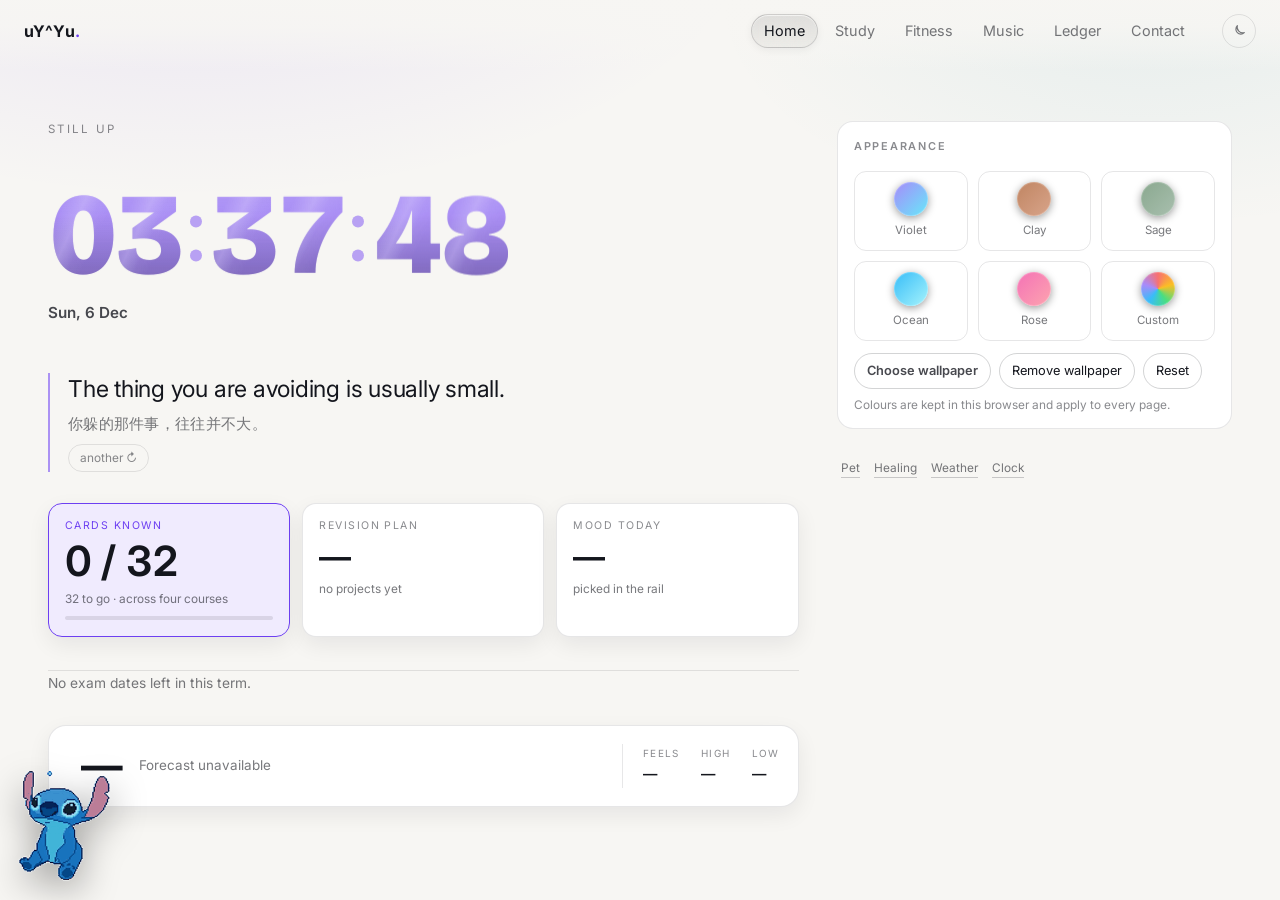
==== _nh.html @ 4c3a4c16 "Home: the mood block lives on the healing page" ====
<!DOCTYPE html>
<html lang="en">
<head>
<meta charset="utf-8">
<meta name="viewport" content="width=device-width, initial-scale=1">
<title>uY^Yu.</title>
<meta name="description" content="One desk: music, revision cards, a clock, live weather and a shared ledger.">
<link rel="icon" href="Images/favicon-32.png?v=132" sizes="32x32" type="image/png">
<link rel="apple-touch-icon" href="Images/icon-180.png?v=132">
<meta name="theme-color" content="#0b0b10">
<link rel="preconnect" href="https://fonts.googleapis.com">
<link rel="preconnect" href="https://fonts.gstatic.com" crossorigin>
<link href="https://fonts.googleapis.com/css2?family=Inter:wght@400;500;600;700&family=Bricolage+Grotesque:wght@700;800&display=swap" rel="stylesheet">
<link rel="stylesheet" href="style.css?v=147">
<script>try{localStorage.setItem('deskMode','light');}catch(e){}</script>
<!-- clock ink: kept here as well, so a cached style.css cannot leave the
     seconds a different colour from the hours -->
<style>.anchor__sec { color: inherit !important; }</style>
<script src="theme.js?v=132"></script>
</head>
<body>

<nav class="nav">
  <a class="nav__brand" href="index.html" aria-label="uY^Yu — home">uY^Yu<span>.</span></a>
  <div class="nav__links">
    <a href="index.html" aria-current="page">Home</a>
    <a href="study.html">Study</a>
    <a href="fitness.html">Fitness</a>
    <a href="music.html">Music</a>
    <a href="ledger.html">Ledger</a>
    <a href="contact.html">Contact</a>
  </div>
</nav>

<main class="shell desk">
  <section class="desk__main">
    <p class="desk__greet" id="greeting">Good afternoon</p>

    <a class="anchor anchor--link" href="clock.html" aria-label="Open the clock">
      <p class="anchor__value">
        <span id="hourTiles"></span><span class="ct__sep" aria-hidden="true"><i></i><i></i></span><span id="minTiles"></span><span class="ct__sep" aria-hidden="true"><i></i><i></i></span><span class="anchor__sec" id="secTiles"></span>
      </p>
      <p class="anchor__meta">
        <b id="stripDate">—</b>
        <span class="anchor__go" aria-hidden="true">clock →</span>
      </p>
    </a>

    <figure class="affirm">
      <blockquote class="affirm__line" id="affirmLine">—</blockquote>
      <figcaption class="affirm__cn" id="affirmCn">今日肯定语</figcaption>
      <button class="affirm__next" id="affirmNext" type="button">another ↻</button>
    </figure>

    <div class="metrics">
      <a class="metric metric--primary" href="study.html">
        <span class="metric__label">Cards known</span>
        <span class="metric__value" id="metricCards">—</span>
        <span class="metric__meta" id="metricCardsNote">across four courses</span>
        <span class="metric__track"><i id="metricCardsBar" style="width:0%"></i></span>
      </a>
      <a class="metric" href="study.html">
        <span class="metric__label">Revision plan</span>
        <span class="metric__value" id="metricPlan">—</span>
        <span class="metric__note" id="metricPlanNote">no projects yet</span>
      </a>
      <a class="metric" href="study.html">
        <span class="metric__label">Mood today</span>
        <span class="metric__value" id="metricMood">—</span>
        <span class="metric__note">picked in the rail</span>
      </a>
    </div>

    <p class="nextup" id="nextExam">—</p>

    <a class="wxcard" href="weather.html" aria-label="Open the weather page">
      <div class="wxcard__top">
        <span class="wxcard__icon" id="wxIcon" aria-hidden="true"></span>
        <span class="wxcard__temp" id="wxTemp">—</span>
      </div>
      <p class="wxcard__line" id="wxCond">Reading the forecast…</p>
      <dl class="wxcard__facts">
        <div><dt>Feels</dt><dd id="wxFeels">—</dd></div>
        <div><dt>High</dt><dd id="wxHigh">—</dd></div>
        <div><dt>Low</dt><dd id="wxLow">—</dd></div>
      </dl>
    </a>
  </section>

  <aside class="desk__rail">




    </div>
    <div class="rail__block">
      <h2>Appearance</h2>
      <div class="swatches" id="swatches"></div>
      <button class="swatch swatch--custom" id="customSwatch" type="button" aria-label="Pick your own colour">
        <span class="swatch__chip swatch__chip--custom" id="customChip" aria-hidden="true"></span>
        <span class="swatch__name">Custom</span>
        <input type="color" id="customColor" value="#a78bfa" aria-label="Your own accent colour">
      </button>
      <div class="row" style="gap:8px; margin-top:12px; flex-wrap:wrap">
        <div class="wpmenu" id="wpMenu">
          <button class="btn btn--primary" id="wpMenuBtn" type="button" aria-expanded="false" aria-haspopup="true" style="padding:7px 12px; font-size:0.8rem">Choose wallpaper</button>
          <div class="wpmenu__panel" id="wpMenuPanel" hidden>
            <button class="wpmenu__item" id="wpFromFile" type="button">
              <b>A picture on this computer</b>
              <span>Upload, then frame the part you want</span>
            </button>
            <button class="wpmenu__item" id="wpFromEngine" type="button">
              <b>From Wallpaper Engine</b>
              <span>Reads the installed library; starts the local service</span>
            </button>
          </div>
        </div>
        <input id="wallpaper" type="file" accept="image/*" hidden>
        <button class="btn btn--ghost" id="themeClearWallpaper" type="button" style="padding:7px 12px; font-size:0.8rem" hidden>Remove wallpaper</button>
        <button class="btn btn--ghost" id="themeReset" type="button" style="padding:7px 12px; font-size:0.8rem">Reset</button>
      </div>

      <div class="wppick" id="wallpaperPick" hidden>
        <span class="wppick__label">From this computer</span>
        <div class="wppick__row" id="wallpaperPickRow"></div>
        <p class="wppick__hint" id="wallpaperPickHint"></p>
      </div>

      <p class="rail__note" id="themeStatus" role="status" aria-live="polite" style="margin-top:8px">
        Colours are kept in this browser and apply to every page.
      </p>
    </div>
    <p class="rail__more">
      <a href="pet.html">Pet</a>
      <a href="wallpaper.html" id="railWallpapers">Wallpapers</a>
      <a href="healing.html">Healing</a>
      <a href="weather.html">Weather</a>
      <a href="clock.html">Clock</a>
    </p>

  </aside>
</main>

<div class="crop" id="crop" hidden>
  <div class="crop__sheet" role="dialog" aria-modal="true" aria-label="Choose the part of the picture to use">
    <p class="crop__title">Drag the box over the part you want</p>
    <p class="crop__hint">The box keeps the shape of the window, so what you frame is what the page shows.</p>
    <div class="crop__stage" id="cropStage">
      <img id="cropImg" alt="">
      <div class="crop__sel" id="cropSel">
        <span class="crop__handle" data-h="nw"></span>
        <span class="crop__handle" data-h="ne"></span>
        <span class="crop__handle" data-h="sw"></span>
        <span class="crop__handle" data-h="se"></span>
      </div>
    </div>
    <div class="crop__actions">
      <button class="btn btn--ghost" id="cropCancel" type="button">Cancel</button>
      <button class="btn btn--primary" id="cropApply" type="button">Use this area</button>
    </div>
  </div>
</div>

<script src="counter.js?v=132"></script>
<script src="nav.js?v=144"></script>
<script>
  (function () {
    var hour = new Date().getHours();
    var greeting = hour < 5 ? 'Still up' : hour < 12 ? 'Good morning' : hour < 18 ? 'Good afternoon' : 'Good evening';
    document.getElementById('greeting').textContent = greeting;

    /* ---------- the anchor: the clock ---------- */
    var hourHost = document.getElementById('hourTiles');
    var minHost = document.getElementById('minTiles');
    var hours = (window.Counter && hourHost) ? window.Counter.mount(hourHost, { digits: 2 }) : null;
    var minutes = (window.Counter && minHost) ? window.Counter.mount(minHost, { digits: 2 }) : null;
    var secHost = document.getElementById('secTiles');
    var seconds = (window.Counter && secHost) ? window.Counter.mount(secHost, { digits: 2 }) : null;

    var dateEl = document.getElementById('stripDate');
    function tick() {
      var now = new Date();
      dateEl.textContent = now.toLocaleDateString('en-GB', { weekday: 'short', day: 'numeric', month: 'short' });
      var hh = String(now.getHours()).padStart(2, '0');
      var mm = String(now.getMinutes()).padStart(2, '0');
      var ss = String(now.getSeconds()).padStart(2, '0');
      if (hours && minutes && seconds) { hours.set(hh); minutes.set(mm); seconds.set(ss); }
      else if (hourHost && minHost) {
        hourHost.textContent = hh; minHost.textContent = mm;
        if (secHost) secHost.textContent = ss;
      }
    }
    tick();
    setInterval(tick, 1000);

/* ---------- the clock wears the wallpaper ----------
       Six columns, three colours taken from the picture, and stops in between:
       the gradient runs from the first stop to the last across the whole time. */
    function paintClock() {
      var value = document.querySelector('.anchor__value');
      if (!value) return;

      var styles = getComputedStyle(document.documentElement);
      var a = (styles.getPropertyValue('--wp-a') || '').trim();
      var b = (styles.getPropertyValue('--wp-b') || '').trim();
      var c = (styles.getPropertyValue('--wp-c') || '').trim();

      var colours = value.querySelectorAll('.ct__col');
      if (!colours.length) return;

      function mix(x, y, t) {
        return 'color-mix(in srgb, ' + x + ' ' + Math.round((1 - t) * 100) + '%, ' + y + ')';
      }

      var stops;
      if (a && b && c) {
        stops = [a, mix(a, b, 0.5), b, mix(b, c, 0.5), c, mix(c, a, 0.5)];
      } else {
        stops = [null, null, null, null, null, null];
      }

      Array.prototype.forEach.call(colours, function (column, index) {
        if (stops[index]) column.style.setProperty('--digit', stops[index]);
        else column.style.removeProperty('--digit');
      });

      /* the pane shows the part of the picture that is actually behind it:
         each lane gets the wallpaper's cover placement written out in pixels,
         offset by where the lane sits on screen */
    }

/* ---------- the fitness block ----------
       The same planner that builds the full page also lives here, quietly: a
       few of its numbers, and a way in. */
    function paintFitnessBlock() {
      var body = document.getElementById('fitMiniBody');
      var empty = document.getElementById('fitMiniEmpty');
      if (!body) return;

      var profile = null;
      try { profile = JSON.parse(localStorage.getItem('deskFitnessProfile')); } catch (e) { profile = null; }

      if (!profile || !profile.weight || !window.DeskFitness) return;

      var plan = window.DeskFitness.build(profile);
      empty.hidden = true;

      var rows = [
        ['Eat about', plan.target + ' kcal'],
        ['Protein', plan.protein + ' g'],
        ['Steps', String(plan.steps)],
        ['Training', plan.days + ' days a week']
      ];

      var list = document.createElement('dl');
      list.className = 'fitmini__list';
      rows.forEach(function (row) {
        var dt = document.createElement('dt');
        dt.textContent = row[0];
        var dd = document.createElement('dd');
        dd.textContent = row[1];
        list.append(dt, dd);
      });
      body.appendChild(list);


    }

    /* the planner is a script further down the page, so wait for it */
    if (document.readyState === 'loading') document.addEventListener('DOMContentLoaded', paintFitnessBlock);
    else paintFitnessBlock();
    window.addEventListener('deskfitness:update', paintFitnessBlock);

/* ---------- a block that is one door ----------
       Clicking the card opens the page; clicking a face, a tab or a button in it
       still does exactly what that control does. */
    (function () {
      var blocks = document.querySelectorAll('.rail__block--go[data-href]');
      Array.prototype.forEach.call(blocks, function (block) {
        block.addEventListener('click', function (event) {
          if (event.target.closest('a, button, input, select, textarea, label')) return;
          var selection = window.getSelection();
          if (selection && String(selection).length) return;
          window.location.href = block.dataset.href;
        });
        block.addEventListener('keydown', function (event) {
          if (event.key !== 'Enter' || event.target !== block) return;
          window.location.href = block.dataset.href;
        });
      });
    })();

    /* ---------- the affirmation of the day ---------- */
    var AFFIRMATIONS = [
      { en: 'Slow is smooth, and smooth is fast.', cn: '慢就是稳，稳就是快。' },
      { en: 'You do not have to feel ready to begin.', cn: '不必准备好了才开始。' },
      { en: 'One page is still a page done.', cn: '一页，也是一页。' },
      { en: 'The thing you are avoiding is usually small.', cn: '你躲的那件事，往往并不大。' },
      { en: 'Ask earlier than feels polite.', cn: '去问，比你以为的时机早一点。' },
      { en: 'Rest is part of the work, not a reward for it.', cn: '休息不是奖励，是工作的一部分。' },
      { en: 'Say the true thing once, plainly.', cn: '把真话说一遍，说清楚就好。' },
      { en: 'Finish something small today.', cn: '今天做完一件小事。' },
      { en: 'You are allowed to change your mind with evidence.', cn: '有证据时，你可以改变主意。' },
      { en: 'Being new at this is not the same as being bad at it.', cn: '刚学，不等于学不好。' },
      { en: 'A deadline is a shape, not a verdict.', cn: '截止日期是形状，不是判决。' },
      { en: 'Write it badly first.', cn: '先写烂，再写好。' },
      { en: 'Do the next honest thing.', cn: '做下一件老实的事。' },
      { en: 'A little every day beats a lot someday.', cn: '每天一点，胜过某天很多。' },
      { en: 'You can be tired and still be kind.', cn: '累了也可以好好说话。' },
      { en: 'Nothing here has to be perfect to be useful.', cn: '有用，不必完美。' },
      { en: 'Close the tab you are not reading.', cn: '关掉那个你不看的标签页。' },
      { en: 'Begin again from where you are.', cn: '从你现在的位置，再来一次。' }
    ];

    /* a new line each time the desk is opened, never the same one twice in a
       row — a quote of the day repeats every fortnight, which stops reading */
    var lastShown = -1;
    try { lastShown = Number(localStorage.getItem('deskAffirmLast')); } catch (e) { lastShown = -1; }

    var affirmIndex = Math.floor(Math.random() * AFFIRMATIONS.length);
    if (AFFIRMATIONS.length > 1 && affirmIndex === lastShown) {
      affirmIndex = (affirmIndex + 1 + Math.floor(Math.random() * (AFFIRMATIONS.length - 1))) % AFFIRMATIONS.length;
    }
    try { localStorage.setItem('deskAffirmLast', String(affirmIndex)); } catch (e) {}
    var affirmLine = document.getElementById('affirmLine');
    var affirmCn = document.getElementById('affirmCn');
    var affirmNext = document.getElementById('affirmNext');

    function showAffirm(index) {
      var item = AFFIRMATIONS[(index + AFFIRMATIONS.length) % AFFIRMATIONS.length];
      affirmLine.textContent = item.en;
      affirmCn.textContent = item.cn;
    }
    showAffirm(affirmIndex);
    if (affirmNext) {
      affirmNext.addEventListener('click', function () {
        affirmIndex += 1;
        showAffirm(affirmIndex);
      });
    }

    /* ---------- the supporting figures ---------- */
    function num(value, digits) {
      return Number(value).toLocaleString('en-US', {
        minimumFractionDigits: digits || 0, maximumFractionDigits: digits || 0
      });
    }

    try {
      var projects = JSON.parse(localStorage.getItem('deskProjects')) || [];
      var sessions = 0, done = 0;
      projects.forEach(function (project) {
        (project.plan || []).forEach(function (row) {
          sessions += 1;
          if (row.done) done += 1;
        });
      });
      document.getElementById('metricPlan').textContent = projects.length
        ? done + ' / ' + sessions
        : '—';
      document.getElementById('metricPlanNote').textContent = projects.length
        ? (projects.length === 1 ? '1 project' : projects.length + ' projects') + ' · sessions done'
        : 'no projects yet';
    } catch (e) {
      document.getElementById('metricPlan').textContent = '—';
    }

    try {
      var progress = JSON.parse(localStorage.getItem('deskStudyProgress')) || {};
      var known = 0;
      Object.keys(progress).forEach(function (id) { if (progress[id] === 'known') known += 1; });
      document.getElementById('metricCards').textContent = known + ' / 32';
      document.getElementById('metricCardsBar').style.width = (known / 32 * 100).toFixed(1) + '%';
      document.getElementById('metricCardsNote').textContent =
        (32 - known) + ' to go · across four courses';
    } catch (e) {
      document.getElementById('metricCards').textContent = '0 / 32';
    }

    try {
      var moods = JSON.parse(localStorage.getItem('deskMood')) || {};
      var d = new Date();
      var key = d.getFullYear() + '-' + String(d.getMonth() + 1).padStart(2, '0') + '-' +
        String(d.getDate()).padStart(2, '0');
      var WORDS = { 1: 'rough', 2: 'low', 3: 'okay', 4: 'good', 5: 'great' };
      var value = moods[key];
      document.getElementById('metricMood').textContent = value ? WORDS[value] : '—';
    } catch (e) {
      document.getElementById('metricMood').textContent = '—';
    }

    /* ---------- what is coming ---------- */
    var EXAMS = [
      { name: 'Web Technologies', date: '2026-11-20', href: 'study.html' },
      { name: 'Programming III', date: '2026-11-23', href: 'study.html' },
      { name: 'Statistics', date: '2026-11-24', href: 'study.html' },
      { name: 'Data Analytics & ML', date: '2026-11-25', href: 'study.html' }
    ];

    (function () {
      var target = document.getElementById('nextExam');
      if (!target) return;

      var today = new Date();
      today.setHours(0, 0, 0, 0);
      var upcoming = EXAMS.map(function (exam) {
        var date = new Date(exam.date + 'T00:00:00');
        return { name: exam.name, days: Math.round((date - today) / 86400000) };
      }).filter(function (exam) { return exam.days >= 0; })
        .sort(function (a, b) { return a.days - b.days; });

      if (!upcoming.length) {
        target.textContent = 'No exam dates left in this term.';
        return;
      }
      var next = upcoming[0];
      target.textContent = 'Next exam · ' + next.name + ' · ' +
        (next.days === 0 ? 'today' : next.days === 1 ? 'tomorrow' : 'in ' + next.days + ' days');
    })();

    /* ---------- weather ---------- */
    var tempEl = null;   /* the strip below carries the weather now */
    var wx = {
      temp: document.getElementById('wxTemp'),
      cond: document.getElementById('wxCond'),
      feels: document.getElementById('wxFeels'),
      high: document.getElementById('wxHigh'),
      low: document.getElementById('wxLow'),
      icon: document.getElementById('wxIcon')
    };

    var CONDITIONS = [
      [0, 'clear'], [2, 'mostly clear'], [3, 'overcast'], [48, 'fog'], [57, 'drizzle'],
      [67, 'rain'], [77, 'snow'], [82, 'showers'], [86, 'snow showers'], [99, 'storm']
    ];
    function condition(code) {
      for (var i = 0; i < CONDITIONS.length; i++) {
        if (code <= CONDITIONS[i][0]) return CONDITIONS[i][1];
      }
      return '';
    }

    /* one small glyph per group, drawn here so it takes the theme's colour */
    /* a clear sky at 23:00 is not a sun: the icon follows the local sunrise and
       sunset that the forecast hands back */
    var night = false;

    function weatherIcon(code) {
      var sun = '<circle cx="12" cy="12" r="4.2" fill="none" stroke="currentColor" stroke-width="1.6"/>' +
        '<g stroke="currentColor" stroke-width="1.6" stroke-linecap="round">' +
        '<path d="M12 3.2v2.2M12 18.6v2.2M3.2 12h2.2M18.6 12h2.2M5.8 5.8l1.6 1.6M16.6 16.6l1.6 1.6M18.2 5.8l-1.6 1.6M7.4 16.6l-1.6 1.6"/></g>';
      var cloud = '<path d="M7.2 17.5h9.3a3.6 3.6 0 0 0 .3-7.2 5 5 0 0 0-9.6-.9 3.9 3.9 0 0 0 0 8.1z" ' +
        'fill="none" stroke="currentColor" stroke-width="1.6" stroke-linejoin="round"/>';
      var rain = cloud + '<g stroke="currentColor" stroke-width="1.6" stroke-linecap="round">' +
        '<path d="M9 19.4l-.7 2M12.4 19.4l-.7 2M15.8 19.4l-.7 2"/></g>';
      var snow = cloud + '<g stroke="currentColor" stroke-width="1.4" stroke-linecap="round">' +
        '<path d="M9 19.6v2.2M7.9 20.7h2.2M12.6 19.6v2.2M11.5 20.7h2.2"/></g>';
      var storm = cloud + '<path d="M12.6 18.6l-2 3h2.6l-1.4 2.4" fill="none" stroke="currentColor" stroke-width="1.6" stroke-linejoin="round"/>';
      var fog = '<g stroke="currentColor" stroke-width="1.6" stroke-linecap="round">' +
        '<path d="M5 9.5h14M4 13h16M6.5 16.5h11"/></g>';

      var moon = '<path d="M15.6 3.4a7.6 7.6 0 1 0 5.2 13.2A8.8 8.8 0 0 1 15.6 3.4z" ' +
        'fill="none" stroke="currentColor" stroke-width="1.6" stroke-linejoin="round"/>';
      var cloudMoon = '<path d="M9.1 3.6a3.9 3.9 0 1 0 4.6 5.4A4.6 4.6 0 0 1 9.1 3.6z" ' +
        'fill="none" stroke="currentColor" stroke-width="1.4" stroke-linejoin="round"/>' +
        '<path d="M7.6 19.6h8.9a3.3 3.3 0 0 0 .3-6.6 4.6 4.6 0 0 0-8.8-.8 3.6 3.6 0 0 0-.4 7.4z" ' +
        'fill="none" stroke="currentColor" stroke-width="1.5" stroke-linejoin="round"/>';

      var svg;
      if (code <= 1) svg = night ? moon : sun;
      else if (code <= 3) svg = night ? cloudMoon : cloud;
      else if (code <= 48) svg = fog;
      else if (code <= 67) svg = rain;
      else if (code <= 77) svg = snow;
      else if (code <= 82) svg = rain;
      else if (code <= 86) svg = snow;
      else svg = storm;

      return '<svg viewBox="0 0 24 24" width="30" height="30" aria-hidden="true">' + svg + '</svg>';
    }

    function isNight(sunrise, sunset) {
      var stamp = Date.now();
      if (sunrise && sunset) {
        var up = Date.parse(sunrise);
        var down = Date.parse(sunset);
        if (!isNaN(up) && !isNaN(down)) return stamp < up || stamp > down;
      }
      var hour = new Date().getHours() + new Date().getMinutes() / 60;
      return hour < 6.2 || hour >= 18.6;
    }

    function loadTemp() {
      fetch('https://api.open-meteo.com/v1/forecast?latitude=19.52&longitude=109.57' +
            '&current=temperature_2m,weather_code,apparent_temperature' +
            '&daily=temperature_2m_max,temperature_2m_min,sunrise,sunset&forecast_days=1' +
            '&timezone=Asia%2FShanghai', { cache: 'no-store' })
        .then(function (response) {
          if (!response.ok) throw new Error('http ' + response.status);
          return response.json();
        })
        .then(function (data) {
          var now = data.current;
          var day = data.daily || {};
          var degrees = Math.round(now.temperature_2m);

          night = isNight(day.sunrise && day.sunrise[0], day.sunset && day.sunset[0]);


          if (wx.temp) wx.temp.textContent = degrees + '°';
          if (wx.cond) wx.cond.textContent = condition(now.weather_code) + ' · Danzhou';
          if (wx.icon) wx.icon.innerHTML = weatherIcon(now.weather_code);
          if (wx.feels) wx.feels.textContent = Math.round(now.apparent_temperature) + '°';
          if (wx.high) wx.high.textContent = Math.round(day.temperature_2m_max[0]) + '°';
          if (wx.low) wx.low.textContent = Math.round(day.temperature_2m_min[0]) + '°';
        })
        .catch(function () {
          if (tempEl && (!tempEl.textContent || tempEl.textContent === '—')) tempEl.textContent = 'weather offline';
          if (wx.cond) wx.cond.textContent = 'Forecast unavailable';
        });
    }
    loadTemp();
    setInterval(loadTemp, 10 * 60 * 1000);

    /* ---------- appearance ---------- */
    if (window.DeskTheme) {
      var swatches = document.getElementById('swatches');
      var status = document.getElementById('themeStatus');
      var input = document.getElementById('wallpaper');

  /* ---------- the library is a local feature ----------
     github.io cannot reach 127.0.0.1, so on the published copy the menu keeps
     only the picture option, the strip stays hidden and the rail drops the row
     that would lead to a page with nothing on it. */
  (function () {
    var localHost = /^(127\.0\.0\.1|localhost|\[::1\])$/.test(location.hostname);
    window.__DESK_LOCAL__ = localHost;
    if (localHost) return;

    var engineItem = document.getElementById('wpFromEngine');
    if (engineItem) engineItem.hidden = true;

    var libraryStrip = document.getElementById('wallpaperPick');
    if (libraryStrip) libraryStrip.hidden = true;

    var rail = document.getElementById('railWallpapers');
    if (rail) rail.hidden = true;
  })();

/* ---------- the wallpaper menu ----------
     One button, two sources: a picture the reader owns, or the Wallpaper Engine
     library on this machine. The library needs the small service, which a web
     page is not allowed to launch by itself, so the page wakes it by trying,
     reports honestly when nothing answers, and keeps trying. */
  (function () {
    var menu = document.getElementById('wpMenu');
    var button = document.getElementById('wpMenuBtn');
    var panel = document.getElementById('wpMenuPanel');
    var fromFile = document.getElementById('wpFromFile');
    var fromEngine = document.getElementById('wpFromEngine');
    var fileInput = document.getElementById('wallpaper');
    var strip = document.getElementById('wallpaperPick');
    var hint = document.getElementById('wallpaperPickHint');
    if (!menu || !button || !panel) return;

    function open() {
      panel.hidden = false;
      button.setAttribute('aria-expanded', 'true');
    }
    function close() {
      panel.hidden = true;
      button.setAttribute('aria-expanded', 'false');
    }

    button.addEventListener('click', function (event) {
      event.stopPropagation();
      if (panel.hidden) open(); else close();
    });
    document.addEventListener('click', function (event) {
      if (!menu.contains(event.target)) close();
    });
    document.addEventListener('keydown', function (event) {
      if (event.key === 'Escape') close();
    });

    if (fromFile) {
      fromFile.addEventListener('click', function () {
        close();
        if (fileInput) fileInput.click();
      });
    }

    if (fromEngine) {
      fromEngine.addEventListener('click', function () {
        close();
        if (strip) strip.hidden = false;

        /* the strip lives at the bottom of the rail: without this the menu just
           closes and nothing appears to have happened */
        if (strip) {
          strip.scrollIntoView({ block: 'center', behavior: 'smooth' });
          strip.classList.add('is-flash');
          setTimeout(function () { strip.classList.remove('is-flash'); }, 1400);
        }

        /* A page may not run a program, but Windows lets a registered address
           do it: deskwallpaper: is wired to the launcher, so this click can
           really start the service. Only tried while the click is still fresh,
           because browsers drop the permission once it is not. */
        if (hint) hint.textContent = 'Checking the local service…';
        function wake() {
          try { window.location.href = 'deskwallpaper:start'; } catch (e) { /* not registered */ }
        }

        /* the address only opens while the click is fresh, so the retry loop
           must not be the thing that tries it: that is this button's job */
        function offerLaunch() {
          if (!hint) return;
          if (strip) strip.scrollIntoView({ block: 'center', behavior: 'smooth' });
          hint.textContent = 'The local service is not running. ';
          var start = document.createElement('button');
          start.type = 'button';
          start.className = 'wppick__launch';
          start.textContent = 'Start it';
          start.addEventListener('click', wake);
          hint.appendChild(start);
          var note = document.createElement('span');
          note.textContent = ' — Windows will ask once whether to open Desk Wallpaper Service.';
          hint.appendChild(note);
        }
        function maybeLaunch() {
          offerLaunch();
        }

        /* the published copy lives on github.io, where /api/version is just a
           404: the library only exists on this machine, so say so at once
           instead of waiting for something that cannot arrive */
        var local = /^(127\.0\.0\.1|localhost|\[::1\])$/.test(location.hostname);

        var tries = 0;
        function probe() {
          tries += 1;
          fetch('/api/version', { cache: 'no-store' })
            .then(function (response) { return response.ok ? response.json() : null; })
            .then(function (info) {
              if (!info || !info.ok) throw new Error('no service');
              if (hint) {
                hint.textContent = 'Service is up (' + info.build + ') — pick a thumbnail below.';
              }
              window.dispatchEvent(new CustomEvent('deskwallpaper:reload'));
              if (strip) strip.scrollIntoView({ block: 'nearest', behavior: 'smooth' });
            })
            .catch(function () {
              if (!local) {
                if (hint) {
                  hint.textContent = 'This is the published copy: the wallpaper library only exists on this machine. ';
                  var local_button = document.createElement('button');
                  local_button.type = 'button';
                  local_button.className = 'wppick__launch';
                  local_button.textContent = 'Start it';
                  local_button.addEventListener('click', wake);
                  hint.appendChild(local_button);
                  var note = document.createElement('span');
                  note.textContent = ' — it starts the service and opens the page it serves (127.0.0.1:8788), where the library is.';
                  hint.appendChild(note);
                }
                return;
              }
              if (tries === 1) maybeLaunch();
              if (tries < 15) {
                if (hint) hint.textContent = 'Waiting for the service… (' + tries + ')';
                setTimeout(probe, 1500);
              } else if (hint) {
                hint.textContent = 'The service is not running. Double-click _tools\\启动壁纸台.bat — ' +
                  'it also installs itself to start with Windows, so this is a one-time step.';
              }
            });
        }
        probe();
      });
    }
  })();

  /* ---------- picking a wallpaper from this computer ----------
     The library behind 127.0.0.1:8788 is only reachable when the page itself
     is served from there, so the strip hides itself on the published site and
     points at the wallpaper page instead. */
  (function () {
    var box = document.getElementById('wallpaperPick');
    var row = document.getElementById('wallpaperPickRow');
    var hint = document.getElementById('wallpaperPickHint');
    if (!box || !row) return;

    function start() {
    if (!window.__DESK_LOCAL__ || !window.DeskWallpaper) return;

    function state(text) { hint.textContent = text; }

    window.DeskWallpaper.load().then(function (items) {
      if (!items.length) { state('The library came back empty.'); return; }
      box.hidden = false;

      var shown = items.slice(0, 12);
      shown.forEach(function (item) {
        var button = document.createElement('button');
        button.type = 'button';
        button.className = 'wppick__thumb';
        button.title = item.title;
        button.setAttribute('aria-label', 'Use ' + item.title);

        var picture = document.createElement('img');
        picture.loading = 'lazy';
        picture.alt = '';
        picture.src = window.DeskWallpaper.previewUrl(item);
        button.appendChild(picture);

        if (item.hasVideo) {
          var mark = document.createElement('span');
          mark.className = 'wppick__play';
          mark.textContent = '▶';
          button.appendChild(mark);
        }

        button.addEventListener('click', function () {
          state('Applying ' + item.title + '…');
          Array.prototype.forEach.call(row.children, function (other) {
            other.classList.remove('is-on');
          });
          button.classList.add('is-on');
          window.DeskWallpaper.publish(item, function (url) {
            state(url ? item.title + ' kept, on every page.' : 'That frame was empty, nothing changed.');
            window.DeskWallpaper.remember(item.id);
            window.DeskWallpaper.setLive(item);
          });
        });

        row.appendChild(button);
      });

      if (items.length > shown.length) {
        state('Showing ' + shown.length + ' of ' + items.length + ' — the rest are on the wallpaper page.');
      }
    }).catch(function () {
      if (!window.__DESK_LOCAL__) return;
      box.hidden = false;
      state('The local library is not reachable from here. Open the site through 启动壁纸台.bat, or use the wallpaper page.');
    });
    }

    if (document.readyState === 'loading') document.addEventListener('DOMContentLoaded', start);
    else start();
  })();

    /* ---------- pick any colour ---------- */
      var customSwatch = document.getElementById('customSwatch');
      var customChip = document.getElementById('customChip');
      var customColor = document.getElementById('customColor');

      var clearWallpaperBtn = document.getElementById('themeClearWallpaper');
      if (clearWallpaperBtn) {
        if (DeskTheme.wallpaper && DeskTheme.wallpaper()) clearWallpaperBtn.hidden = false;
        clearWallpaperBtn.addEventListener('click', function () {
          DeskTheme.clearWallpaper();
          try { localStorage.removeItem('deskWallpaperLive'); } catch (e) {}
          window.dispatchEvent(new CustomEvent('deskwallpaper:live'));
          clearWallpaperBtn.hidden = true;
          status.textContent = 'Wallpaper removed; the colours stay.';
        });
      }

      if (customSwatch && customColor) {
        customSwatch.addEventListener('click', function (event) {
          if (event.target !== customColor) customColor.click();
        });

        customColor.addEventListener('input', function () {
          var theme = DeskTheme.fromAccent(customColor.value);
          DeskTheme.save(theme);
          customChip.style.background = 'linear-gradient(135deg, ' + theme.accent + ', ' + theme.accent2 + ')';
          paintSwatches('custom');
          customSwatch.classList.add('is-active');
          status.textContent = 'Custom colour ' + customColor.value + ' applied to every page.';
        });
      }

      function paintSwatches(activeKey) {
        swatches.replaceChildren();
        Object.keys(DeskTheme.PRESETS).forEach(function (key) {
          var preset = DeskTheme.PRESETS[key];
          var button = document.createElement('button');
          button.type = 'button';
          button.className = 'swatch' + (key === activeKey ? ' is-active' : '');
          button.setAttribute('aria-pressed', String(key === activeKey));
          button.title = preset.name;

          var chip = document.createElement('span');
          chip.className = 'swatch__chip';
          chip.style.background = 'linear-gradient(135deg, ' + preset.accent + ', ' + preset.accent2 + ')';

          var label = document.createElement('span');
          label.className = 'swatch__name';
          label.textContent = preset.name;

          button.append(chip, label);
          button.addEventListener('click', function () {
            DeskTheme.save(DeskTheme.preset(key));
            paintSwatches(key);
            status.textContent = preset.name + ' applied.';
          });
          swatches.appendChild(button);
        });

        /* the custom tile rides at the end of the same grid */
        if (customSwatch) swatches.appendChild(customSwatch);
      }
      paintSwatches(null);

      if (input) {
        input.addEventListener('change', function () {
          var file = input.files && input.files[0];
          if (!file) return;
          /* the picture is not used whole: the chooser lets the reader frame the
             part that will actually be seen, then that crop becomes the wallpaper */
          if (window.DeskCrop) {
            window.DeskCrop.open(file, function (result) {
              DeskTheme.save(result.theme);
              DeskTheme.setWallpaper(result.url, file.name, result.lum);
              paintSwatches(null);
              status.textContent = 'Wallpaper and palette set from ' + file.name + '.';
              if (clearWallpaperBtn) clearWallpaperBtn.hidden = false;
            });
          } else {
            status.textContent = 'This browser cannot frame the picture.';
          }
          input.value = '';
        });
      }

      var reset = document.getElementById('themeReset');
      if (reset) {
        reset.addEventListener('click', function () {
          DeskTheme.clear();
          paintSwatches(null);
          status.textContent = 'Back to the default palette.';
        });
      }
    }
  })();

  /* ---------- today's mood, three times a day ----------
     Morning, afternoon and evening each get their own entry, so a bad morning
     and a good evening can both be true. The strip below shows the last seven
     days as three stacked cells per day. */
  (function () {
    var KEY = 'deskMood';
    var slotsHost = document.getElementById('moodSlots');
    var host = document.getElementById('mood');
    var week = document.getElementById('moodWeek');
    var note = document.getElementById('moodNote');
    if (!host || !week || !slotsHost) return;

    var SLOTS = [
      { id: 'morning', label: 'Morning', short: 'M' },
      { id: 'afternoon', label: 'Afternoon', short: 'A' },
      { id: 'evening', label: 'Evening', short: 'E' }
    ];
    var MOUTHS = [
      'M15 22 Q20 17 25 22',
      'M15 21 Q20 19.5 25 21',
      'M15 21 H25',
      'M15 19.5 Q20 23 25 19.5',
      'M14.5 18.5 Q20 24.5 25.5 18.5'
    ];
    var LABELS = ['rough', 'low', 'okay', 'good', 'great'];

    function iso(day) {
      return day.getFullYear() + '-' + String(day.getMonth() + 1).padStart(2, '0') + '-' +
        String(day.getDate()).padStart(2, '0');
    }

    function load() {
      var raw = {};
      try { raw = JSON.parse(localStorage.getItem(KEY)) || {}; } catch (e) { raw = {}; }
      var out = {};
      Object.keys(raw).forEach(function (key) {
        var value = raw[key];
        /* older entries were one number for the whole day: keep it at midday */
        if (typeof value === 'number') out[key] = { afternoon: value };
        else if (value && typeof value === 'object') out[key] = value;
      });
      return out;
    }

    function save(data) {
      var keys = Object.keys(data).sort();
      while (keys.length > 60) { delete data[keys.shift()]; }
      try { localStorage.setItem(KEY, JSON.stringify(data)); } catch (e) {}
    }

    function currentSlot() {
      var hour = new Date().getHours();
      if (hour < 12) return 'morning';
      if (hour < 18) return 'afternoon';
      return 'evening';
    }

    var data = load();
    var slot = currentSlot();

    /* one step back, and then another: every write remembers what it replaced */
    var UNDO_KEY = 'deskMoodUndo';
    var undoButton = document.getElementById('moodUndo');
    var history = [];
    try { history = JSON.parse(localStorage.getItem(UNDO_KEY)) || []; } catch (e) { history = []; }

    function paintUndo() {
      if (!undoButton) return;

      var todayEntry = data[iso(new Date())] || {};
      var hasHere = todayEntry[slot] != null;

      if (history.length) {
        undoButton.hidden = false;
        undoButton.textContent = history.length === 1
          ? 'Undo last entry'
          : 'Undo last entry (' + history.length + ')';
        return;
      }

      /* nothing to step back to, but there may be an entry from before this
         button existed: offer to clear exactly that */
      undoButton.hidden = !hasHere;
      undoButton.textContent = 'Clear this entry';
    }

    function clearHere() {
      var key = iso(new Date());
      var entry = data[key];
      if (!entry || entry[slot] == null) return;
      remember(key, slot, entry[slot]);
      delete entry[slot];
      if (!Object.keys(entry).length) delete data[key];
      save(data);
      history.pop();                       /* clearing is not an undo step */
      try { localStorage.setItem(UNDO_KEY, JSON.stringify(history)); } catch (e) {}
      paint();
      say('Cleared — the slot is empty again.');
    }

    function remember(key, slotId, previous) {
      history.push({ key: key, slot: slotId, previous: previous == null ? null : previous });
      if (history.length > 40) history.shift();
      try { localStorage.setItem(UNDO_KEY, JSON.stringify(history)); } catch (e) {}
      paintUndo();
    }

    function undo() {
      if (!history.length) return;
      var step = history.pop();
      var entry = data[step.key] || (data[step.key] = {});
      if (step.previous === null) delete entry[step.slot];
      else entry[step.slot] = step.previous;
      if (!Object.keys(entry).length) delete data[step.key];
      save(data);
      try { localStorage.setItem(UNDO_KEY, JSON.stringify(history)); } catch (e) {}
      if (step.slot) slot = step.slot;
      paint();
      paintUndo();

      /* say what came back, so an empty face is not mistaken for a failure */
      var restored = step.previous === null
        ? 'Undone — that entry is gone.'
        : 'Undone — back to ' + (step.previous ? LABELS[step.previous - 1] : 'nothing') + '.';
      say(restored);
    }

    var sayTimer = 0;
    function say(text) {
      if (!note) return;
      note.textContent = text;
      clearTimeout(sayTimer);
      sayTimer = setTimeout(paintNote, 2600);
    }

    function face(level) {
      return '<svg viewBox="0 0 40 40" width="24" height="24" aria-hidden="true">' +
        '<circle cx="20" cy="20" r="16.5" fill="none" stroke="currentColor" stroke-width="1.6" opacity="0.55"/>' +
        '<circle cx="14.5" cy="16" r="1.7" fill="currentColor"/>' +
        '<circle cx="25.5" cy="16" r="1.7" fill="currentColor"/>' +
        '<path d="' + MOUTHS[level - 1] + '" fill="none" stroke="currentColor" stroke-width="1.6" ' +
        'stroke-linecap="round"/></svg>';
    }

    function labelOf(slotId) {
      for (var i = 0; i < SLOTS.length; i++) if (SLOTS[i].id === slotId) return SLOTS[i].label;
      return slotId;
    }

    /* a part of the day that has not happened yet cannot be filled in */
    function slotIsAhead(slotId) {
      var order = ['morning', 'afternoon', 'evening'];
      return order.indexOf(slotId) > order.indexOf(currentSlot());
    }

    function paintSlots() {
      slotsHost.replaceChildren();
      SLOTS.forEach(function (item) {
        var ahead = slotIsAhead(item.id);
        var button = document.createElement('button');
        button.type = 'button';
        button.className = 'mood__slot' + (item.id === slot ? ' is-on' : '') + (ahead ? ' is-ahead' : '');
        button.setAttribute('role', 'tab');
        button.setAttribute('aria-selected', String(item.id === slot));
        button.textContent = item.label;
        button.dataset.slot = item.id;
        if (ahead) {
          button.disabled = true;
          button.title = 'Not yet — this part of the day has not started';
        }
        slotsHost.appendChild(button);
      });
    }

    function paintFaces() {
      var key = iso(new Date());
      var todayEntry = data[key] || {};
      host.replaceChildren();
      for (var level = 1; level <= 5; level++) {
        var button = document.createElement('button');
        button.type = 'button';
        button.className = 'mood__btn' + (todayEntry[slot] === level ? ' is-picked' : '');
        button.innerHTML = face(level);
        button.setAttribute('aria-pressed', String(todayEntry[slot] === level));
        button.setAttribute('aria-label', labelOf(slot) + ': ' + LABELS[level - 1]);
        button.title = LABELS[level - 1];
        button.dataset.level = String(level);
        host.appendChild(button);
      }
    }

    function paintWeek() {
      var today = new Date();
      today.setHours(0, 0, 0, 0);
      var todayKey = iso(today);

      /* the strip is a calendar week, Monday first — not a rolling window */
      var monday = new Date(today);
      monday.setDate(today.getDate() - ((today.getDay() + 6) % 7));

      week.replaceChildren();
      var letters = ['M', 'T', 'W', 'T', 'F', 'S', 'S'];

      for (var index = 0; index < 7; index++) {
        var day = new Date(monday);
        day.setDate(monday.getDate() + index);
        var key = iso(day);
        var entry = data[key] || {};
        var future = day > today;

        var column = document.createElement('div');
        column.className = 'mood__day' + (key === todayKey ? ' is-today' : '') + (future ? ' is-future' : '');
        column.title = key + ' — ' + SLOTS.map(function (item) {
          return item.label + ': ' + (entry[item.id] ? LABELS[entry[item.id] - 1] : '—');
        }).join(', ');

        SLOTS.forEach(function (item) {
          var cell = document.createElement('i');
          var value = entry[item.id] || 0;
          cell.className = 'mood__cell' + (value ? ' has' : '');
          if (value) cell.dataset.level = String(value);
          column.appendChild(cell);
        });

        var label = document.createElement('span');
        label.className = 'mood__letter' + (key === todayKey ? ' is-today' : '');
        label.textContent = letters[index];
        column.appendChild(label);

        week.appendChild(column);
      }
    }

    function paintNote() {
      var entry = data[iso(new Date())] || {};
      var parts = SLOTS.filter(function (item) { return entry[item.id]; })
        .map(function (item) { return item.label + ' ' + LABELS[entry[item.id] - 1]; });
      note.textContent = parts.length
        ? 'Today: ' + parts.join(' · ')
        : 'Tap a face for this part of the day — kept in this browser.';

      var metric = document.getElementById('metricMood');
      if (metric) {
        var latest = '';
        for (var i = SLOTS.length - 1; i >= 0; i--) {
          if (entry[SLOTS[i].id]) { latest = LABELS[entry[SLOTS[i].id] - 1]; break; }
        }
        metric.textContent = latest || '—';
      }
    }

    function paint() {
      paintSlots();
      paintFaces();
      paintWeek();
      paintNote();
      paintUndo();
    }

    slotsHost.addEventListener('click', function (event) {
      var button = event.target.closest('.mood__slot');
      if (!button || button.disabled || button.classList.contains('is-ahead')) return;
      slot = button.dataset.slot;
      paint();
    });

    host.addEventListener('click', function (event) {
      var button = event.target.closest('.mood__btn');
      if (!button) return;
      var key = iso(new Date());
      var level = Number(button.dataset.level);
      var entry = data[key] || (data[key] = {});
      remember(key, slot, entry[slot] == null ? null : entry[slot]);
      if (entry[slot] === level) delete entry[slot];
      else entry[slot] = level;
      if (!Object.keys(entry).length) delete data[key];
      save(data);
      paint();
    });

    if (undoButton) {
      undoButton.addEventListener('click', function () {
        if (history.length) undo();
        else clearHere();
      });
    }

    paint();
    paintUndo();
  })();
  /* ---------- what the desktop player is playing ----------
     Only the copy served by the local bridge can ask it: on the https site the
     request is blocked, so the row simply stays on "QQ". */
  (function () {
    var host = document.getElementById('railMusic');
    if (!host) return;

    var local = location.hostname === '127.0.0.1' || location.hostname === 'localhost';
    var base = local ? '' : 'http://127.0.0.1:8787';
    var timer = 0;

    function ask() {
      var controller = new AbortController();
      var guard = setTimeout(function () { controller.abort(); }, 2200);

      fetch(base + '/state', { cache: 'no-store', signal: controller.signal })
        .then(function (response) {
          if (!response.ok) throw new Error('http');
          return response.json();
        })
        .then(function (data) {
          if (data && data.connected && data.title) {
            host.textContent = (data.playing ? '▶ ' : '❚❚ ') + data.title;
            host.title = data.title + (data.artist ? ' — ' + data.artist : '');
          } else {
            host.textContent = 'QQ';
            host.removeAttribute('title');
          }
        })
        .catch(function () {
          host.textContent = 'QQ';
          host.removeAttribute('title');
        })
        .then(function () { clearTimeout(guard); });
    }

    ask();
    timer = setInterval(ask, 4000);

    document.addEventListener('visibilitychange', function () {
      if (document.hidden) { clearInterval(timer); timer = 0; }
      else if (!timer) { ask(); timer = setInterval(ask, 4000); }
    });
  })();
</script>
<script>
  /* ---------- framing the wallpaper ----------
     A photo is rarely the right shape for a window, so the whole picture is
     never used as it is: this lays it out, puts a frame on it with the window's
     proportions, and only the part inside that frame is kept. */
  (function () {
    var modal = document.getElementById('crop');
    if (!modal) return;

    var stage = document.getElementById('cropStage');
    var img = document.getElementById('cropImg');
    var sel = document.getElementById('cropSel');
    var applyBtn = document.getElementById('cropApply');
    var cancelBtn = document.getElementById('cropCancel');

    var pending = null;
    var rect = { x: 0, y: 0, w: 0, h: 0 };
    var stageSize = { w: 1, h: 1 };
    var aspect = 1.6;
    var onDone = null;
    var drag = null;

    function paint() {
      sel.style.left = rect.x + 'px';
      sel.style.top = rect.y + 'px';
      sel.style.width = rect.w + 'px';
      sel.style.height = rect.h + 'px';
    }

    function layout() {
      var maxW = Math.min(window.innerWidth - 72, 880);
      var maxH = Math.min(window.innerHeight * 0.56, 520);
      var scale = Math.min(maxW / pending.w, maxH / pending.h, 1);
      stageSize.w = Math.round(pending.w * scale);
      stageSize.h = Math.round(pending.h * scale);
      stage.style.width = stageSize.w + 'px';
      stage.style.height = stageSize.h + 'px';

      var w = Math.min(stageSize.w, stageSize.h * aspect);
      var h = w / aspect;
      rect = { x: (stageSize.w - w) / 2, y: (stageSize.h - h) / 2, w: w, h: h };
      paint();
    }

    function open(file, done) {
      onDone = done;
      var url = URL.createObjectURL(file);
      img.onload = function () {
        pending = { w: img.naturalWidth, h: img.naturalHeight };
        aspect = Math.max(0.5, Math.min(3, window.innerWidth / Math.max(1, window.innerHeight)));
        modal.hidden = false;
        document.documentElement.style.overflow = 'hidden';
        layout();
      };
      img.onerror = function () { URL.revokeObjectURL(url); };
      img.src = url;
    }

    function close() {
      modal.hidden = true;
      document.documentElement.style.overflow = '';
      if (img.src.indexOf('blob:') === 0) URL.revokeObjectURL(img.src);
      img.removeAttribute('src');
      pending = null;
      drag = null;
    }

    sel.addEventListener('pointerdown', function (event) {
      var handle = event.target.getAttribute('data-h');
      drag = {
        mode: handle || 'move',
        x: event.clientX,
        y: event.clientY,
        from: { x: rect.x, y: rect.y, w: rect.w, h: rect.h }
      };
      sel.setPointerCapture(event.pointerId);
      event.preventDefault();
    });

    sel.addEventListener('pointermove', function (event) {
      if (!drag) return;
      var dx = event.clientX - drag.x;
      var dy = event.clientY - drag.y;
      var from = drag.from;

      if (drag.mode === 'move') {
        rect.x = Math.max(0, Math.min(stageSize.w - rect.w, from.x + dx));
        rect.y = Math.max(0, Math.min(stageSize.h - rect.h, from.y + dy));
        paint();
        return;
      }

      var east = drag.mode.indexOf('e') >= 0;
      var south = drag.mode.indexOf('s') >= 0;
      var byX = east ? from.w + dx : from.w - dx;
      var byY = (south ? from.h + dy : from.h - dy) * aspect;
      var w = Math.max(90, (byX + byY) / 2);
      var h = w / aspect;
      var x = east ? from.x : from.x + from.w - w;
      var y = south ? from.y : from.y + from.h - h;

      if (x < 0) { w += x; h = w / aspect; x = 0; }
      if (y < 0) { h += y; w = h * aspect; y = 0; }
      if (x + w > stageSize.w) { w = stageSize.w - x; h = w / aspect; }
      if (y + h > stageSize.h) { h = stageSize.h - y; w = h * aspect; }
      if (w < 90) { w = 90; h = w / aspect; }

      rect = { x: x, y: y, w: w, h: h };
      paint();
    });

    sel.addEventListener('pointerup', function () { drag = null; });
    sel.addEventListener('pointercancel', function () { drag = null; });

    cancelBtn.addEventListener('click', close);
    modal.addEventListener('click', function (event) { if (event.target === modal) close(); });
    document.addEventListener('keydown', function (event) {
      if (event.key === 'Escape' && !modal.hidden) close();
    });

    applyBtn.addEventListener('click', function () {
      if (!pending) return;
      var scale = pending.w / stageSize.w;
      var sx = Math.round(rect.x * scale);
      var sy = Math.round(rect.y * scale);
      var sw = Math.max(1, Math.round(rect.w * scale));
      var sh = Math.max(1, Math.round(rect.h * scale));

      var outW = Math.min(sw, 1600);
      var outH = Math.max(1, Math.round(sh * outW / sw));

      var canvas = document.createElement('canvas');
      canvas.width = outW;
      canvas.height = outH;
      canvas.getContext('2d').drawImage(img, sx, sy, sw, sh, 0, 0, outW, outH);

      var probe = document.createElement('canvas');
      probe.width = 24;
      probe.height = 24;
      var pctx = probe.getContext('2d', { willReadFrequently: true });
      pctx.drawImage(canvas, 0, 0, 24, 24);
      var data = pctx.getImageData(0, 0, 24, 24).data;
      var sum = 0;
      for (var i = 0; i < data.length; i += 4) {
        sum += (0.2126 * data[i] + 0.7152 * data[i + 1] + 0.0722 * data[i + 2]) / 255;
      }
      var lum = sum / (data.length / 4);
      var url = canvas.toDataURL('image/jpeg', 0.75);

      canvas.toBlob(function (blob) {
        function finish(theme) {
          close();
          if (onDone) onDone({ url: url, lum: lum, theme: theme });
        }
        if (window.DeskTheme && blob && window.DeskTheme.extract) {
          window.DeskTheme.extract(blob).then(finish).catch(function () { finish(null); });
        } else {
          finish(null);
        }
      }, 'image/jpeg', 0.9);
    });

    window.DeskCrop = { open: open };
  })();
</script>
<script src="wallpaper-pick.js?v=132"></script>
<script src="wallpaper-live.js?v=132"></script>
<script src="fitness-plan.js?v=132"></script>
<script src="pet.js?v=132"></script>
</body>
</html>
---- style.css ----
/* style.css — one stylesheet for the whole desk
   ------------------------------------------------------------------
   1 tokens · 2 base · 3 nav · 4 home · 5 cards · 6 tools · 7 phone
   ------------------------------------------------------------------ */

/* 1 · tokens */
:root {
  --bg: #0b0b10;
  --panel: #17171f;
  --panel-2: #20202a;
  --line: rgba(255, 255, 255, 0.12);
  --line-2: rgba(255, 255, 255, 0.22);
  --hover: rgba(255, 255, 255, 0.07);
  --hover-2: rgba(255, 255, 255, 0.12);
  --ink: #f4f4f7;
  --ink-2: rgba(255, 255, 255, 0.86);
  --muted: rgba(255, 255, 255, 0.62);
  --muted-2: rgba(255, 255, 255, 0.42);
  --accent: #a78bfa;
  --accent-2: #67e8f9;
  /* these four are rewritten by theme.js when a wallpaper palette is applied */
  --glow-a: rgba(167, 139, 250, 0.16);
  --glow-b: rgba(103, 232, 249, 0.10);
  --nav-a: rgba(10, 10, 16, 0.94);
  --nav-b: rgba(10, 10, 16, 0.82);
  --nav-c: rgba(10, 10, 16, 0.42);
  --nav-d: rgba(10, 10, 16, 0);
  --good: #4ade80;
  --warn: #fbbf24;
  --bad: #f87171;
  --shell: 74rem;
  --r: 16px;
  --elevation: 0 10px 28px rgba(0, 0, 0, 0.35);
  /* a mood is a colour as well as a face */
  --mood-1: #e5605c;
  --mood-2: #e8874a;
  --mood-3: #d9b23c;
  --mood-4: #7cc46a;
  --mood-5: #4cc38a;
  /* used only when a wallpaper is behind the page */
  --nav-glass: rgba(11, 11, 16, 0.78);
  --nav-glass-fade: rgba(11, 11, 16, 0.30);
  --panel-a: rgba(23, 23, 31, 0.55);
  --panel-2-a: rgba(32, 32, 42, 0.62);
  --r-sm: 10px;
  --sans: "Inter", system-ui, -apple-system, "Segoe UI", "PingFang SC", "Microsoft YaHei", sans-serif;
  --mono: ui-monospace, SFMono-Regular, "SF Mono", Menlo, Consolas, monospace;
}

*, *::before, *::after { box-sizing: border-box; }

/* 2 · base */
/* a chosen wallpaper joins the body background: scrim, photo, glows, colour */
/* text that sits straight on the picture gets a soft halo, so the veil can stay
   light enough to keep the colours */
html[data-wallpaper] .desk__greet,
html[data-wallpaper] .anchor__value,
html[data-wallpaper] .anchor__meta,
html[data-wallpaper] .affirm__line,
html[data-wallpaper] .affirm__cn,
html[data-wallpaper] .tool__head h1,
html[data-wallpaper] .tool__head p,
html[data-wallpaper] .nextup {
  text-shadow: 0 1px 2px rgba(0, 0, 0, 0.28), 0 0 14px rgba(0, 0, 0, 0.18);
}
html[data-theme="light"][data-wallpaper] .desk__greet,
html[data-theme="light"][data-wallpaper] .anchor__value,
html[data-theme="light"][data-wallpaper] .anchor__meta,
html[data-theme="light"][data-wallpaper] .affirm__line,
html[data-theme="light"][data-wallpaper] .tool__head h1,
html[data-theme="light"][data-wallpaper] .tool__head p,
html[data-theme="light"][data-wallpaper] .nextup {
  text-shadow: 0 1px 2px rgba(255, 255, 255, 0.75), 0 0 12px rgba(255, 255, 255, 0.55);
}

/* with a photo behind the page the panels turn into glass, so the picture
   reads through them instead of being hidden by a wall of cards */
/* the nav goes to glass as well: a solid band over a photo reads as a black bar */
html[data-wallpaper] .nav {
  /* fully transparent: the page-wide scrim already dims whatever is behind,
     so the bar does not need a band of its own */
  background: transparent;
  -webkit-backdrop-filter: none;
  backdrop-filter: none;
  box-shadow: none;
}

html[data-wallpaper] .panel,
html[data-wallpaper] .rail__block,
html[data-wallpaper] .scard,
html[data-wallpaper] .metric,
html[data-wallpaper] .exam,
html[data-wallpaper] .subject,
html[data-wallpaper] .project,
html[data-wallpaper] .sync,
html[data-wallpaper] .cw,
html[data-wallpaper] .desk__rail > * {
  background: var(--panel-a);
  -webkit-backdrop-filter: blur(16px) saturate(1.2);
  backdrop-filter: blur(16px) saturate(1.2);
}
html[data-wallpaper] .metric--primary { background: var(--panel-a); }
html[data-wallpaper] .metric__track,
html[data-wallpaper] .chart__bar { background: var(--panel-2-a); }

html[data-wallpaper] body {
  background:
    linear-gradient(180deg,
      rgba(0, 0, 0, calc(var(--wp-dim, 0.55) * 0.48)),
      rgba(0, 0, 0, calc(var(--wp-dim, 0.55) * 0.66))),
    var(--wallpaper-url) center / cover no-repeat fixed,
    radial-gradient(60rem 30rem at 15% -10%, var(--glow-a), transparent 60%),
    radial-gradient(50rem 26rem at 90% 0%, var(--glow-b), transparent 55%),
    var(--bg);
}
/* in light mode the same photo is dimmed with paper, not with black */
html[data-theme="light"][data-wallpaper] body {
  background:
    /* a bright picture behind a bright page has to lose most of its punch, or
       the whole screen reads as overexposed */
    linear-gradient(180deg,
      rgba(255, 255, 255, calc(0.30 + var(--wp-dim, 0.55) * 0.26)),
      rgba(255, 255, 255, calc(0.18 + var(--wp-dim, 0.55) * 0.30))),
    var(--wallpaper-url) center / cover no-repeat fixed,
    radial-gradient(60rem 30rem at 15% -10%, var(--glow-a), transparent 60%),
    radial-gradient(50rem 26rem at 90% 0%, var(--glow-b), transparent 55%),
    var(--bg);
}
html[data-theme="light"][data-wallpaper] .nav {
  background: linear-gradient(180deg,
    rgba(255, 255, 255, calc(var(--wp-dim, 0.55) * 0.80)) 0%,
    rgba(255, 255, 255, calc(var(--wp-dim, 0.55) * 0.28)) 62%,
    transparent 100%);
}

html { background: var(--bg); color-scheme: dark; }
body {
  margin: 0;
  min-height: 100vh;
  background:
    radial-gradient(60rem 30rem at 15% -10%, var(--glow-a), transparent 60%),
    radial-gradient(50rem 26rem at 90% 0%, var(--glow-b), transparent 55%),
    var(--bg);
  color: var(--ink);
  font-family: var(--sans);
  font-size: 16px;
  line-height: 1.55;
  -webkit-font-smoothing: antialiased;
}
h1, h2, h3, p, ul, ol, dl, figure { margin: 0; }
a { color: var(--accent); text-decoration: none; }
a:hover { color: #c4b5fd; }
button, input, select, textarea { font: inherit; color: inherit; }
code, .mono { font-family: var(--mono); }
img, svg, canvas { display: block; max-width: 100%; }

.shell { max-width: var(--shell); margin: 0 auto; padding: 0 24px; }
.muted { color: var(--muted); }
.small { font-size: 0.85rem; }
.center { text-align: center; }
.row { display: flex; align-items: center; gap: 12px; flex-wrap: wrap; }
.spacer { flex: 1; }

/* 3 · nav */
.nav {
  position: sticky; top: 0; z-index: 50;
  display: flex; align-items: center; gap: 18px;
  padding: 14px 24px 22px;
  /* the bar fades into the page instead of stopping on a line — a hard
     border under a translucent band reads as a seam */
  background: linear-gradient(180deg,
    var(--nav-a) 0%,
    var(--nav-b) 38%,
    var(--nav-c) 72%,
    var(--nav-d) 100%);
  border-bottom: 0;
}
.nav__mode {
  margin-left: 6px; width: 34px; height: 34px; padding: 0; flex: none;
  align-self: center;
  display: inline-grid; place-items: center;
  border: 1px solid var(--line); border-radius: 999px;
  background: transparent; color: var(--muted); cursor: pointer;
  transition: color 0.18s ease, border-color 0.18s ease, background-color 0.18s ease;
}
.nav__mode:hover { color: var(--ink); border-color: var(--line-2); background: var(--hover); }
.nav__mode svg { width: 16px; height: 16px; }

.nav__brand { font-weight: 700; letter-spacing: 0.01em; color: var(--ink); white-space: nowrap; }
.nav__brand span { color: var(--accent); }
.nav__links { position: relative; display: flex; gap: 4px; flex-wrap: wrap; margin-left: auto; }
.nav__links a {
  position: relative; z-index: 1;
  display: inline-flex; align-items: center; height: 34px;
  font-size: 0.9rem; color: var(--muted); padding: 0 13px; border-radius: 999px;
  transition: color 0.18s ease;
}
.nav__links a:hover { color: var(--ink); }
.nav__links a[aria-current="page"] { color: var(--ink); }

/* the sliding highlight: frosted glass, one element, spring on the way over */
.nav__ink {
  position: absolute; left: 0; top: 0; z-index: 0; pointer-events: none;
  border-radius: 999px; opacity: 0;
  background: linear-gradient(180deg, rgba(196, 181, 253, 0.22), rgba(255, 255, 255, 0.05));
  border: 1px solid rgba(255, 255, 255, 0.18);
  box-shadow:
    inset 0 1px 0 rgba(255, 255, 255, 0.3),
    inset 0 -1px 0 rgba(255, 255, 255, 0.06),
    0 6px 16px rgba(0, 0, 0, 0.35);
  backdrop-filter: blur(16px) saturate(180%);
  -webkit-backdrop-filter: blur(16px) saturate(180%);
  transition: transform 0.5s cubic-bezier(0.34, 1.56, 0.64, 1),
              width 0.5s cubic-bezier(0.34, 1.56, 0.64, 1),
              height 0.24s ease, opacity 0.25s ease;
}
@supports not ((backdrop-filter: blur(1px)) or (-webkit-backdrop-filter: blur(1px))) {
  .nav__ink { background: rgba(255, 255, 255, 0.16); }
}


/* 4 · home */
.hero { padding: 56px 0 8px; }
.hero__eyebrow {
  display: inline-flex; align-items: center; gap: 8px;
  font-size: 0.75rem; letter-spacing: 0.16em; text-transform: uppercase;
  color: var(--muted-2); margin-bottom: 18px;
}
.hero h1 { font-size: clamp(2rem, 4.2vw, 3.2rem); line-height: 1.08; letter-spacing: -0.03em; font-weight: 700; }
.hero h1 em { font-style: normal; color: var(--accent); }
/* the affirmation of the day */
.affirm {
  margin: 18px 0 0; padding-left: 18px;
  border-left: 2px solid color-mix(in srgb, var(--accent) 55%, transparent);
  display: grid; gap: 6px; max-width: 44rem;
}
.affirm__line {
  margin: 0;
  font-size: clamp(1.15rem, 2.2vw, 1.45rem);
  line-height: 1.45; letter-spacing: -0.01em; color: var(--ink);
}
.affirm__cn { font-size: 0.92rem; color: var(--muted); letter-spacing: 0.02em; }
.affirm__next {
  justify-self: start; margin-top: 2px;
  border: 1px solid var(--line); border-radius: 999px;
  background: transparent; color: var(--muted-2);
  padding: 4px 11px; font-size: 0.74rem; cursor: pointer;
  transition: color 0.18s ease, border-color 0.18s ease;
}
.affirm__next:hover { color: var(--ink); border-color: var(--line-2); }
.hero p { margin-top: 14px; max-width: 44rem; color: var(--muted); font-size: 1.02rem; }

.strip {
  display: grid; grid-template-columns: repeat(3, minmax(0, 1fr)); gap: 12px;
  margin: 32px 0 8px;
}
.strip div {
  background: var(--panel); border: 1px solid var(--line); border-radius: var(--r-sm);
  padding: 12px 14px;
}
.strip dt { font-size: 0.72rem; letter-spacing: 0.12em; text-transform: uppercase; color: var(--muted-2); }
.strip dd { margin: 4px 0 0; font-size: 1.05rem; font-weight: 600; }
/* the rolling clock on the home strip: one tile per digit */
.strip__clock { font-size: 1.6rem; line-height: 1; }

.tc { display: inline-flex; align-items: flex-start; gap: 3px; }
.tc__group { display: grid; justify-items: center; gap: 7px; }
.tc__tiles { display: inline-flex; gap: 4px; }
.tc__label {
  font-size: 0.58rem; letter-spacing: 0.1em; text-transform: uppercase;
  color: var(--muted-2); font-weight: 500;
}
.tc__sep {
  font-size: 1.15em; line-height: 1; color: var(--muted);
  padding: 0 1px; transform: translateY(0.02em);
}

.ct { display: inline-flex; align-items: flex-start; font-variant-numeric: tabular-nums; }
.ct__tile {
  display: inline-grid; place-items: center;
  padding: 0.5em 0.66em; border-radius: 13px;
  background: linear-gradient(180deg, #2b2b38, #1e1e27);
  border: 1px solid rgba(255, 255, 255, 0.17);
  box-shadow: inset 0 1px 0 rgba(255, 255, 255, 0.12), 0 4px 12px rgba(0, 0, 0, 0.45);
  color: #f6f5fa;
}
.ct__col {
  position: relative; display: inline-block;
  width: 0.66em; height: 1.14em; overflow: hidden;
}
.ct__strip {
  position: absolute; left: 0; top: 0; width: 100%;
  display: flex; flex-direction: column;
  transition: transform 0.55s cubic-bezier(0.34, 1.28, 0.64, 1);
  will-change: transform;
}
.ct__digit { display: grid; place-items: center; height: 1.14em; line-height: 1; }
.ct__sep { display: inline-block; padding: 0 0.06em; color: var(--muted); }
.ct__sep.is-blink { animation: ct-blink 2s steps(1, end) infinite; }
@keyframes ct-blink { 0%, 49% { opacity: 1; } 50%, 100% { opacity: 0.25; } }

@media (prefers-reduced-motion: reduce) {
  .ct__strip { transition: none; }
  .ct__sep.is-blink { animation: none; }
}
.strip__tail { font-size: 0.85rem; font-weight: 500; color: var(--muted); }

/* 5 · cards */
.cards { display: grid; grid-template-columns: repeat(3, minmax(0, 1fr)); gap: 14px; padding: 28px 0 64px; }
.card {
  position: relative; display: flex; flex-direction: column; gap: 10px;
  min-height: 190px; padding: 20px;
  background: var(--panel); border: 1px solid var(--line); border-radius: var(--r);
  color: var(--ink); text-decoration: none;
  transition: transform 0.25s cubic-bezier(0.34, 1.4, 0.64, 1), border-color 0.25s ease, background-color 0.25s ease;
}
.card:hover { transform: translateY(-4px); border-color: var(--line-2); background: var(--panel-2); color: var(--ink); }
.card__icon {
  width: 40px; height: 40px; border-radius: 12px; display: grid; place-items: center;
  background: color-mix(in srgb, var(--accent) 14%, transparent); color: var(--accent);
}
.card__icon svg { width: 20px; height: 20px; stroke: currentColor; fill: none; stroke-width: 1.6; stroke-linecap: round; stroke-linejoin: round; }
.card h2 { font-size: 1.12rem; font-weight: 650; letter-spacing: -0.01em; }
.card p { font-size: 0.9rem; color: var(--muted); }
.card__meta { margin-top: auto; font-size: 0.78rem; color: var(--muted-2); font-family: var(--mono); }

/* 6 · tools */
.tool { position: relative; z-index: 1; padding: 8px 0 64px; }
/* the way back to the desk, on every tool page */
.back {
  display: inline-flex; align-items: center; gap: 6px;
  margin-bottom: 14px; padding: 6px 13px 6px 11px;
  border-radius: 999px; border: 1px solid var(--line);
  font-size: 0.8rem; color: var(--muted);
  transition: color 0.18s ease, border-color 0.18s ease, background-color 0.18s ease;
}
.back:hover {
  color: var(--ink);
  border-color: var(--line-2);
  background: rgba(255, 255, 255, 0.05);
}
.tool__head { margin-bottom: 26px; }
/* the clock and the world clock share one grid: header, card and panel then
   line up on the same left edge instead of each centring itself */
.clock-layout {
  display: grid; gap: clamp(16px, 2vw, 26px);
  grid-template-columns: minmax(0, 24rem) minmax(0, 1fr);
  align-items: start;
}
@media (max-width: 1024px) {
  .clock-layout { grid-template-columns: minmax(0, 1fr); }
  .cw { margin: 0 auto; }
}
.tool__head h1 { font-size: clamp(1.7rem, 3vw, 2.4rem); letter-spacing: -0.03em; }
.tool__head p { margin-top: 8px; color: var(--muted); max-width: 46rem; }

.panel {
  background: var(--panel); border: 1px solid var(--line); border-radius: var(--r);
  padding: 22px;
  box-shadow: 0 1px 0 rgba(255, 255, 255, 0.03) inset, var(--elevation);
}
.panel + .panel { margin-top: 16px; }
.panel h2 { font-size: 1.02rem; margin-bottom: 4px; }
.panel > p.hint { color: var(--muted); font-size: 0.88rem; margin-bottom: 14px; }

.btn {
  display: inline-flex; align-items: center; justify-content: center; gap: 8px;
  border: 1px solid var(--line-2); border-radius: 999px;
  background: rgba(255, 255, 255, 0.04); color: var(--ink);
  padding: 9px 16px; font-size: 0.9rem; cursor: pointer;
  transition: background-color 0.18s ease, border-color 0.18s ease, transform 0.15s ease;
}
.btn:hover { background: var(--hover-2); border-color: var(--line-2); }
.btn:active { transform: scale(0.98); }
/* a solid accent fill reads as a glare on a dark card: the primary action is
   now an accent outline with a light accent wash behind it */
.btn--primary {
  /* a saturated accent on a dark panel is louder than a button should be: the
     border keeps a hint of it, the label is the accent pulled towards the ink */
  background: color-mix(in srgb, var(--accent) 12%, transparent);
  border-color: color-mix(in srgb, var(--accent) 58%, var(--line-2));
  color: color-mix(in srgb, var(--accent) 66%, var(--ink));
  font-weight: 600;
}
.btn--primary:hover {
  background: color-mix(in srgb, var(--accent) 20%, transparent);
  border-color: color-mix(in srgb, var(--accent) 74%, var(--line-2));
  color: color-mix(in srgb, var(--accent) 74%, var(--ink));
}
.btn--ghost { background: transparent; }
.btn[disabled] { opacity: 0.45; cursor: default; }

.field { display: grid; gap: 6px; }
.field > span { font-size: 0.8rem; color: var(--muted); }
.input {
  width: 100%; min-width: 0;
  background: var(--panel-2); border: 1px solid var(--line); border-radius: var(--r-sm);
  padding: 10px 12px; color: var(--ink); font-size: 0.95rem;
  /* native popups (the date picker, the datalist suggestions, select menus)
     follow this, not our CSS — without it they open as a white sheet */
  color-scheme: dark;
}
select.input, input[list] { color-scheme: dark; }
html[data-theme="light"] .input,
html[data-theme="light"] select.input,
html[data-theme="light"] input[list] { color-scheme: light; }
.input::placeholder { color: var(--muted-2); }
.input:focus { outline: none; border-color: color-mix(in srgb, var(--accent) 60%, transparent); box-shadow: 0 0 0 3px color-mix(in srgb, var(--accent) 14%, transparent); }

.qq { display: flex; gap: 8px; flex-wrap: wrap; align-items: center; margin-top: 6px; }
.qq .input { flex: 1 1 16rem; max-width: 26rem; }
.qq-results { list-style: none; margin: 14px 0 0; padding: 0; display: grid; gap: 2px; }
.qq-results li {
  display: flex; align-items: baseline; gap: 10px;
  padding: 10px 12px; border-radius: var(--r-sm); cursor: pointer;
  font-size: 0.94rem; color: var(--ink-2);
}
.qq-results li:hover, .qq-results li:focus-visible { background: var(--hover); color: var(--ink); outline: none; }
.qq-results li span:first-child { color: var(--muted-2); font-family: var(--mono); font-size: 0.8rem; width: 1.4rem; flex: none; }
.qq-results b { font-weight: 600; color: var(--ink); }
.qq-results span span { color: var(--muted); font-size: 0.86rem; }


/* ---------- what the desktop is playing ---------- */
/* .bridge sets its own display, which would beat the hidden attribute */
.bridge[hidden], .bridge-help[hidden] { display: none !important; }
.bridge { display: grid; gap: 12px; }
.bridge__head { display: flex; align-items: baseline; justify-content: space-between; gap: 12px; }
.bridge__state {
  font-size: 0.68rem; letter-spacing: 0.14em; text-transform: uppercase;
  color: var(--muted-2); padding: 3px 9px; border-radius: 999px;
  border: 1px solid var(--line);
}
.bridge__state.is-live { color: var(--good); border-color: color-mix(in srgb, var(--good) 40%, var(--line)); }

.bridge__now { display: flex; align-items: center; gap: 14px; }
.bridge__art {
  width: 54px; height: 54px; border-radius: 14px; flex: none;
  display: grid; place-items: center; font-size: 1.3rem; color: var(--accent);
  background: radial-gradient(circle at 30% 25%, var(--hover-2), var(--panel-2));
  border: 1px solid var(--line);
}
.bridge__meta { min-width: 0; flex: 1; }
.bridge__title {
  font-size: 1.12rem; font-weight: 650; letter-spacing: -0.01em;
  white-space: nowrap; overflow: hidden; text-overflow: ellipsis;
}
.bridge__artist {
  font-size: 0.86rem; color: var(--muted);
  white-space: nowrap; overflow: hidden; text-overflow: ellipsis;
}
.bridge__controls { display: flex; align-items: center; gap: 8px; flex: none; }
.bridge__btn { padding: 8px 12px; font-size: 0.9rem; }

.bridge__bar { height: 5px; border-radius: 999px; background: var(--line); overflow: hidden; }
.bridge__bar i {
  display: block; height: 100%; width: 0; border-radius: 999px;
  background: linear-gradient(90deg, var(--accent), var(--accent-2));
  transition: width 1.9s linear;
}
.bridge__times {
  display: flex; justify-content: space-between;
  font-size: 0.74rem; color: var(--muted-2); font-variant-numeric: tabular-nums;
  margin-top: -6px;
}

@media (max-width: 680px) {
  .bridge__now { flex-wrap: wrap; }
  .bridge__controls { width: 100%; justify-content: flex-end; }
}

/* ---- music ---- */
.embed { width: 100%; min-height: 320px; border: 1px solid var(--line); border-radius: var(--r); background: var(--panel-2); }

/* the QQ player is a single bar, not a page: a 320px frame leaves a white void */
.embed--player {
  /* a little slack: at exactly the content height any zoom made the frame
     grow a scrollbar, which showed as a dark strip with two arrows */
  height: 86px; min-height: 0;
  border-radius: 12px;
  background: #ffffff;
  color-scheme: light;
  overflow: hidden;
  scrollbar-width: none;
}
.embed-note { font-size: 0.85rem; color: var(--muted); margin-top: 10px; }

.linkset { display: flex; align-items: center; gap: 8px; flex-wrap: wrap; margin-top: 10px; }
.linkset__label {
  width: 4.6rem; flex: none;
  font-size: 0.72rem; letter-spacing: 0.12em; text-transform: uppercase;
  color: var(--muted-2);
}
.btn--mail::before {
  content: ""; width: 6px; height: 6px; border-radius: 50%;
  background: #0f6cbd; box-shadow: 0 0 0 3px rgba(15, 108, 189, 0.18);
}

/* elastic slider (see elastic-slider.js) */
.es-row {
  display: grid; grid-template-columns: 4.6rem minmax(0, 24rem) 2.4rem minmax(0, 1fr);
  align-items: center; gap: 14px; margin: 18px 0 4px;
}
.es-row__value {
  font-size: 0.82rem; color: var(--muted);
  font-variant-numeric: tabular-nums; text-align: right;
}
.es-row__label { font-size: 0.72rem; letter-spacing: 0.12em; text-transform: uppercase; color: var(--muted-2); }
.es-row__note { line-height: 1.3; }

.es { display: flex; align-items: center; gap: 12px; }
.es__icon { color: var(--muted); display: grid; place-items: center; flex: none; }
.es__icon svg { width: 18px; height: 18px; }

.es__rail {
  position: relative; flex: 1; height: 26px; display: block;
  cursor: pointer; touch-action: none; outline: none;
}
.es__rail:focus-visible .es__track { box-shadow: 0 0 0 3px color-mix(in srgb, var(--accent) 28%, transparent); }

.es__track, .es__fill {
  position: absolute; left: 0; top: 50%; height: 7px; border-radius: 999px;
  transform-origin: center; will-change: transform;
}
.es__track { right: 0; transform: translateY(-50%); background: var(--line); }
.es__fill {
  width: 0; transform: translateY(-50%);
  background: #0a84ff;
  transform-origin: left center;
}
.es__thumb {
  position: absolute; top: 50%; left: 0; width: 22px; height: 22px;
  border-radius: 999px; background: #fff;
  box-shadow: 0 2px 10px rgba(0, 0, 0, 0.5);
  transform: translate(-50%, -50%);
  will-change: transform;
}
.es__thumb::after {
  content: ""; position: absolute; inset: 4px; border-radius: 50%;
  background: #0a84ff;
}
.es__icon--badge {
  width: 28px; height: 28px; border-radius: 50%;
  background: rgba(10, 132, 255, 0.16); color: #4da3ff;
}
.es__icon--badge svg { width: 15px; height: 15px; }
.es--single { gap: 14px; }
.es__bubble {
  position: absolute; top: 50%; left: 0;
  padding: 2px 7px; border-radius: 6px;
  background: var(--ink); color: var(--bg);
  font-size: 0.7rem; font-variant-numeric: tabular-nums;
  opacity: 0; pointer-events: none; white-space: nowrap;
  transform: translate(-50%, -8px);
}

@media (max-width: 680px) {
  .es-row { grid-template-columns: 1fr; gap: 6px; }
  .es-row__note { display: none; }
}
/* ---- study ---- */
.subjects { display: grid; grid-template-columns: repeat(4, minmax(0, 1fr)); gap: 10px; margin-bottom: 18px; }
.subject {
  display: grid; gap: 7px; text-align: left;
  padding: 13px 15px; border-radius: var(--r-sm);
  background: var(--panel-2); border: 1px solid var(--line); color: var(--ink-2);
  cursor: pointer; transition: border-color 0.2s ease, color 0.2s ease, background-color 0.2s ease;
}
.subject:hover { border-color: var(--line-2); color: var(--ink); }
.subject[aria-pressed="true"] { border-color: color-mix(in srgb, var(--accent) 60%, transparent); color: var(--ink); background: color-mix(in srgb, var(--accent) 10%, transparent); }
.subject__head { display: flex; align-items: center; justify-content: space-between; gap: 8px; }
.subject__head b { font-size: 0.95rem; font-weight: 600; color: var(--ink); }
.subject__chevron { font-size: 0.7rem; color: var(--muted-2); }
.subject__meta { font-size: 0.74rem; color: var(--muted); }
.subject__track { display: block; height: 4px; border-radius: 999px; background: rgba(255, 255, 255, 0.08); overflow: hidden; }
.subject__track i { display: block; height: 100%; background: var(--good); border-radius: 999px; transition: width 0.35s ease; }

.study-total { font-size: 0.85rem; color: var(--muted); text-align: right; }

.subject-note {
  margin-top: 16px; padding: 16px 18px;
  border-radius: var(--r-sm); border: 1px solid color-mix(in srgb, var(--accent) 22%, transparent);
  background: linear-gradient(180deg, color-mix(in srgb, var(--accent) 7%, transparent), color-mix(in srgb, var(--accent) 2%, transparent));
  display: grid; gap: 10px;
}
.subject-note[hidden] { display: none; }
.subject-note__title {
  font-size: 0.8rem; letter-spacing: 0.12em; text-transform: uppercase;
  color: var(--accent);
}
.subject-note__lead { font-size: 0.92rem; color: var(--ink-2); }
.subject-note ul { margin: 0; padding-left: 18px; display: grid; gap: 6px; }
.subject-note li { font-size: 0.88rem; color: var(--muted); line-height: 1.5; }
.subject-note__link { font-size: 0.85rem; }

.project-form {
  display: grid; grid-template-columns: minmax(0, 1.6fr) 7rem 10rem auto;
  gap: 10px; align-items: end; margin-top: 6px;
}
.projects { display: grid; gap: 12px; margin-top: 18px; }
.project {
  padding: 14px 16px; border-radius: var(--r-sm);
  background: var(--panel-2); border: 1px solid var(--line);
  display: grid; gap: 10px;
}
.project__head { display: flex; align-items: flex-start; justify-content: space-between; gap: 12px; }
.project__head b { display: block; font-size: 0.98rem; color: var(--ink); }
.project__head span { font-size: 0.78rem; color: var(--muted-2); }
.project__actions { display: flex; gap: 6px; flex: none; }
.project__btn { padding: 6px 12px; font-size: 0.78rem; }
.project__bar { margin: 0; }

.plan { list-style: none; margin: 0; padding: 0; display: grid; gap: 2px; }
.plan__row {
  display: flex; align-items: baseline; gap: 10px;
  padding: 7px 8px; border-radius: 8px; font-size: 0.86rem; color: var(--ink-2);
}
.plan__row:hover { background: var(--hover); }
.plan__row input { flex: none; width: 15px; height: 15px; accent-color: var(--accent); cursor: pointer; }
.plan__row label { display: flex; gap: 10px; align-items: baseline; cursor: pointer; flex: 1; min-width: 0; }
.plan__date { flex: none; width: 4.4rem; font-family: var(--mono); font-size: 0.76rem; color: var(--muted-2); }
.plan__text { color: var(--ink-2); }
.plan__row.is-done .plan__text { color: var(--muted-2); text-decoration: line-through; }

@media (max-width: 680px) {
  .project-form { grid-template-columns: minmax(0, 1fr) 5.5rem; }
  .project-form .field:nth-child(3) { grid-column: 1 / -1; }
  .project-form button { grid-column: 1 / -1; }
  .project__head { flex-direction: column; }
}

.exams { display: grid; gap: 8px; margin-top: 14px; }
.exam {
  /* the code, the date and the countdown, in the narrow exam card: the name
     keeps its width, the date takes what is left, the countdown never wraps */
  display: grid; grid-template-columns: auto minmax(0, 1fr) auto;
  align-items: center; gap: 10px;
  padding: 9px 12px; border-radius: var(--r-sm);
  background: var(--panel-2); border: 1px solid var(--line);
}
.exam__name { font-size: 0.8rem; color: var(--ink-2); white-space: nowrap; }
.exam__input { width: 100%; min-width: 0; padding: 7px 9px; font-size: 0.84rem; }
.exam__when { font-size: 0.78rem; color: var(--muted-2); text-align: right; white-space: nowrap; }
.exam__when.is-soon { color: var(--warn); }
.exam__when.is-past { color: var(--muted-2); text-decoration: line-through; }

@media (max-width: 680px) {
  .exam { grid-template-columns: minmax(0, 1fr) 8.5rem; }
  .exam__when { grid-column: 1 / -1; text-align: left; }
}

.flash {
  position: relative; min-height: 15rem; width: 100%;
  display: grid; place-items: center; text-align: center;
  padding: 28px; border-radius: var(--r);
  background: var(--panel-2); border: 1px solid var(--line);
  cursor: pointer; transition: transform 0.2s ease, border-color 0.2s ease;
}
.flash:hover { border-color: var(--line-2); }
.flash__tag { position: absolute; top: 14px; left: 16px; font-size: 0.72rem; letter-spacing: 0.14em; text-transform: uppercase; color: var(--muted-2); }
.flash__q { font-size: 1.3rem; font-weight: 600; letter-spacing: -0.01em; max-width: 40rem; }
.flash__a { margin-top: 12px; font-size: 1rem; color: var(--accent-2); max-width: 40rem; }
.flash__a[hidden] { display: none; }

.progress { height: 6px; border-radius: 999px; background: rgba(255, 255, 255, 0.08); overflow: hidden; margin: 16px 0 8px; }
.progress i { display: block; height: 100%; width: 0; background: var(--good); transition: width 0.35s ease; }

/* ---- clock ---- */
/* the widget: a light frosted pane on the dark page, like a float from a phone */
.cw {
  position: relative; max-width: 24rem; padding: 14px 16px 62px;
  border-radius: 30px;
  /* The card is a surface of the page, not a separate object: the panel
     colours come straight from the theme, and the accent wash is a separate
     layer at low opacity rather than a color-mix(), which older browsers
     would drop — leaving the card with no background at all. */
  background: linear-gradient(180deg, var(--panel-2), var(--panel));
  border: 1px solid var(--line-2);
  box-shadow: var(--elevation);
  color: var(--ink);
  contain: paint;
}
.cw::after {
  content: ""; position: absolute; inset: 0; border-radius: inherit;
  background: radial-gradient(120% 80% at 18% 0%, var(--accent), transparent 62%);
  opacity: 0.14; pointer-events: none; z-index: 0;
}
.cw > * { position: relative; z-index: 1; }

/* the dial reads in ink, the second hand in the palette's accent */
#ticks line { stroke: currentColor; }
#hourHand, #minHand, #hourDot, #minDot, #hub { stroke: var(--ink); fill: var(--ink); }
#hourHand, #minHand { fill: none; }
#secHand { stroke: var(--accent); }
#secDot, .sec-fill { fill: var(--accent); }
#hubPin { fill: var(--panel-2); }
.cw__num { fill: currentColor; opacity: 0.26; }

.cw__tabs {
  display: flex; justify-self: center; gap: 2px;
  width: fit-content; margin: 0 auto 6px; padding: 3px;
  border-radius: 999px; background: var(--hover);
}
.cw__tab {
  border: 0; background: transparent; cursor: pointer;
  padding: 6px 18px; border-radius: 999px;
  font-size: 0.86rem; font-weight: 500; color: var(--muted);
  transition: background-color 0.2s ease, color 0.2s ease, box-shadow 0.2s ease;
}
.cw__tab:hover { color: var(--ink); }
.cw__tab[aria-selected="true"] {
  background: var(--panel); color: var(--ink);
  box-shadow: 0 2px 8px rgba(0, 0, 0, 0.22);
}

.cw__svg { width: 100%; height: auto; display: block; margin: 2px 0 4px; contain: paint; }
.cw__num {
  font-family: var(--sans); font-size: 38px; font-weight: 500;
  fill: currentColor; opacity: 0.26;
}

.cw__chips { position: absolute; left: 16px; right: 16px; bottom: 14px; display: flex; justify-content: space-between; gap: 8px; }
.cw__chip {
  background: var(--panel-2); color: var(--ink);
  border: 1px solid var(--line);
  border-radius: 999px; padding: 6px 14px;
  font-size: 0.9rem; font-weight: 500;
  font-variant-numeric: tabular-nums;
  box-shadow: 0 2px 6px rgba(0, 0, 0, 0.12);
}

.cw__pane[hidden] { display: none; }
.cw__pane { text-align: center; }
.cw__mode {
  font-size: 0.72rem; letter-spacing: 0.16em; text-transform: uppercase;
  color: var(--muted-2); margin-bottom: 10px;
}
.cw__count {
  font-family: var(--mono); font-size: clamp(3rem, 12vw, 4rem);
  font-weight: 600; letter-spacing: -0.02em; font-variant-numeric: tabular-nums;
  color: var(--ink); line-height: 1.05;
}
.cw__actions { display: flex; justify-content: center; gap: 8px; margin-top: 16px; flex-wrap: wrap; }
.cw__btn {
  border: 1px solid var(--line); background: var(--panel-2);
  color: var(--ink); border-radius: 999px; padding: 8px 16px;
  font-size: 0.88rem; font-weight: 500; cursor: pointer;
  transition: background-color 0.18s ease, transform 0.15s ease;
}
.cw__btn:hover { background: var(--hover-2); }
.cw__btn:active { transform: scale(0.97); }
.cw__btn--dark { background: var(--ink); border-color: transparent; color: var(--bg); }
.cw__btn--dark:hover { background: var(--ink-2); }
.cw__meta { display: flex; align-items: center; justify-content: center; gap: 8px; margin-top: 12px; }
.cw__rounds { font-size: 0.78rem; color: var(--muted); }
.cw__mini {
  border: 0; background: none; padding: 0; cursor: pointer;
  font-size: 0.75rem; color: var(--muted-2);
  text-decoration: underline; text-underline-offset: 2px;
}
.cw__mini:hover { color: var(--ink); }

.worldclock { max-width: 40rem; margin: 18px auto 0; }
.watches { display: grid; grid-template-columns: repeat(3, minmax(0, 1fr)); gap: 10px; margin-top: 14px; }
.watch {
  position: relative; display: grid; gap: 1px;
  padding: 12px 13px 11px; border-radius: 12px;
  background: linear-gradient(180deg, var(--hover), rgba(255, 255, 255, 0.012));
  border: 1px solid var(--line);
}
.watch--added { border-color: color-mix(in srgb, var(--accent) 28%, transparent); }
.watch__remove {
  position: absolute; top: 6px; right: 6px;
  width: 20px; height: 20px; padding: 0; line-height: 1;
  border: 0; border-radius: 50%; cursor: pointer;
  background: rgba(255, 255, 255, 0.06); color: var(--muted-2);
  font-size: 0.9rem;
  transition: background-color 0.18s ease, color 0.18s ease;
}
.watch__remove:hover { background: rgba(248, 113, 113, 0.18); color: var(--bad); }

/* our own suggestion list: the browser's datalist popup is a white sheet */
.city-add__field { position: relative; flex: 1; min-width: 0; }
.suggest {
  position: absolute; left: 0; right: 0; top: calc(100% + 6px);
  z-index: 40; margin: 0; padding: 6px; list-style: none;
  max-height: 16rem; overflow-y: auto;
  background: var(--panel); border: 1px solid var(--line-2);
  border-radius: 12px; box-shadow: 0 18px 40px rgba(0, 0, 0, 0.45);
}
.suggest__item {
  display: flex; align-items: baseline; justify-content: space-between; gap: 12px;
  padding: 8px 10px; border-radius: 8px; cursor: pointer;
  font-size: 0.86rem; color: var(--ink-2);
}
.suggest__item:hover, .suggest__item.is-active { background: var(--hover-2); color: var(--ink); }
.suggest__zone { font-size: 0.72rem; color: var(--muted-2); font-family: var(--mono, monospace); }

.city-add {
  display: flex; gap: 8px; margin-top: 14px; flex-wrap: wrap;
}
.city-add .input { flex: 1 1 18rem; max-width: 26rem; }
.watch b {
  font-size: 0.78rem; font-weight: 600; letter-spacing: 0.02em;
  color: var(--ink-2);
}
.watch em {
  font-style: normal; font-family: var(--mono);
  font-size: 1.4rem; line-height: 1.15; letter-spacing: -0.02em;
  font-variant-numeric: tabular-nums; color: var(--ink);
}
.watch span { font-size: 0.68rem; color: var(--muted-2); line-height: 1.3; }
.watch__day {
  position: absolute; top: 10px; right: 30px;
  font-style: normal; font-size: 0.6rem; letter-spacing: 0.03em;
  color: var(--warn);
}
@media (max-width: 680px) {
  .watches { grid-template-columns: repeat(2, minmax(0, 1fr)); }
}

.cw__presets { display: flex; flex-wrap: wrap; justify-content: center; gap: 6px; margin-top: 16px; }
.cw__preset {
  border: 1px solid var(--line); background: transparent;
  color: var(--muted); border-radius: 999px;
  padding: 5px 12px; font-size: 0.8rem; font-weight: 500; cursor: pointer;
  transition: background-color 0.18s ease, color 0.18s ease, transform 0.15s ease;
}
.cw__preset:hover { background: var(--hover); color: var(--ink); }
.cw__preset:active { transform: scale(0.97); }
.cw__preset[aria-pressed="true"] { background: var(--ink); border-color: transparent; color: var(--bg); }
/* weather */
.wx-now { display: flex; align-items: flex-start; justify-content: space-between; gap: 24px; flex-wrap: wrap; }
.wx-now__main { display: flex; align-items: center; gap: 18px; }
.wx-now__icon { color: var(--accent); display: grid; place-items: center; }
.wx-now__icon svg { width: 58px; height: 58px; }
.wx-now__temp {
  font-size: clamp(2.6rem, 6vw, 3.6rem); font-weight: 700; line-height: 1;
  letter-spacing: -0.04em; font-variant-numeric: tabular-nums;
}
.wx-now__temp small { font-size: 0.34em; font-weight: 500; color: var(--muted); margin-left: 6px; }
.wx-now__cond { margin-top: 6px; font-size: 0.95rem; color: var(--muted); }

.wx-now__facts { display: grid; grid-template-columns: repeat(2, minmax(6rem, 1fr)); gap: 12px 26px; }
.wx-now__facts dt { font-size: 0.68rem; letter-spacing: 0.12em; text-transform: uppercase; color: var(--muted-2); }
.wx-now__facts dd { margin: 2px 0 0; font-size: 1rem; font-variant-numeric: tabular-nums; }

.wx-hours { display: grid; grid-auto-flow: column; grid-auto-columns: minmax(3.6rem, 1fr); gap: 6px; overflow-x: auto; margin-top: 12px; padding-bottom: 4px; }
.wx-hour { display: grid; justify-items: center; gap: 6px; padding: 10px 4px; border-radius: var(--r-sm); background: var(--panel-2); border: 1px solid var(--line); }
.wx-hour__time { font-size: 0.72rem; color: var(--muted-2); font-variant-numeric: tabular-nums; }
.wx-hour__icon { color: var(--ink-2); }
.wx-hour__icon svg { width: 22px; height: 22px; }
.wx-hour__temp { font-size: 0.92rem; font-weight: 600; font-variant-numeric: tabular-nums; }

.wx-days { list-style: none; margin: 12px 0 0; padding: 0; display: grid; gap: 4px; }
.wx-day {
  display: grid; grid-template-columns: 4rem 1.8rem 2.6rem minmax(0, 1fr) 2.6rem;
  align-items: center; gap: 10px;
  padding: 8px 10px; border-radius: var(--r-sm); font-size: 0.9rem; color: var(--ink-2);
}
.wx-day.is-today { background: color-mix(in srgb, var(--accent) 8%, transparent); color: var(--ink); }
.wx-day__name { font-size: 0.82rem; color: var(--muted); }
.wx-day.is-today .wx-day__name { color: var(--accent); font-weight: 600; }
.wx-day__icon { color: var(--ink-2); display: grid; place-items: center; }
.wx-day__icon svg { width: 18px; height: 18px; }
.wx-day__edge { text-align: right; font-variant-numeric: tabular-nums; font-size: 0.85rem; color: var(--muted); }
.wx-day__edge:last-child { color: var(--ink); font-weight: 600; }
.wx-day__track { position: relative; height: 4px; border-radius: 999px; background: rgba(255, 255, 255, 0.08); }
.wx-day__track i { position: absolute; top: 0; height: 4px; border-radius: 999px; background: linear-gradient(90deg, var(--accent-2), var(--accent)); }

@media (max-width: 680px) {
  .wx-now__facts { grid-template-columns: repeat(2, minmax(0, 1fr)); }
  .wx-day { grid-template-columns: 3.4rem 1.6rem 2.2rem minmax(0, 1fr) 2.2rem; gap: 6px; }
}
/* ---- ledger ---- */
.stats { display: grid; grid-template-columns: repeat(3, minmax(0, 1fr)); gap: 12px; margin-bottom: 16px; }
.stat { background: var(--panel-2); border: 1px solid var(--line); border-radius: var(--r-sm); padding: 12px 14px; }
.stat dt { font-size: 0.72rem; letter-spacing: 0.12em; text-transform: uppercase; color: var(--muted-2); }
.stat dd { margin: 4px 0 0; font-size: 1.25rem; font-weight: 650; font-variant-numeric: tabular-nums; }
.balance { font-size: clamp(2rem, 5vw, 2.8rem); font-weight: 700; letter-spacing: -0.03em; font-variant-numeric: tabular-nums; }
.balance.is-negative { color: var(--bad); }

.entryform { display: grid; grid-template-columns: 150px 130px minmax(0, 1fr) 130px auto; gap: 10px; align-items: end; }
table { width: 100%; border-collapse: collapse; margin-top: 14px; }
thead th { text-align: left; font-size: 0.7rem; letter-spacing: 0.14em; text-transform: uppercase; color: var(--muted-2); padding: 0 8px 8px; }
tbody td { padding: 11px 8px; border-top: 1px solid var(--line); font-size: 0.92rem; color: var(--ink-2); }
tbody tr:hover { background: var(--hover); }
td.num { text-align: right; font-variant-numeric: tabular-nums; white-space: nowrap; }
td.num.pos { color: var(--good); }
td.num.neg { color: var(--muted); }
.del { background: none; border: 0; color: var(--muted-2); cursor: pointer; font-size: 0.82rem; padding: 2px; }
.del:hover { color: var(--bad); }

#sky {
  position: fixed; inset: 0; width: 100%; height: 100%;
  z-index: 0; pointer-events: none;
}


/* ---------- light ----------
   Same variable names, different values, so no component has to know which
   mode is on. Text colours are chosen for AA contrast on paper. */
[data-theme="light"] {
  --bg: #f7f6f3;
  --panel: #ffffff;
  --panel-2: #f2f1ee;
  --line: rgba(16, 18, 27, 0.10);
  --line-2: rgba(16, 18, 27, 0.18);
  --hover: rgba(16, 18, 27, 0.04);
  --hover-2: rgba(16, 18, 27, 0.07);
  --ink: #14161d;
  --ink-2: rgba(20, 22, 29, 0.78);
  --muted: rgba(20, 22, 29, 0.58);
  --muted-2: rgba(20, 22, 29, 0.50);
  --accent: #6d3ff2;
  --accent-2: #0d7f96;
  --good: #15803d;
  --warn: #a16207;
  --bad: #b91c1c;
  --glow-a: rgba(109, 63, 242, 0.10);
  --glow-b: rgba(13, 127, 150, 0.07);
  --nav-a: rgba(247, 246, 243, 0.96);
  --nav-b: rgba(247, 246, 243, 0.86);
  --nav-c: rgba(247, 246, 243, 0.46);
  --nav-d: rgba(247, 246, 243, 0);
  --elevation: 0 8px 22px rgba(16, 18, 27, 0.07);
  --mood-1: #c53a36;
  --mood-2: #bf5f22;
  --mood-3: #9c7a12;
  --mood-4: #4b8f38;
  --mood-5: #2c8a5a;
  --nav-glass: rgba(247, 246, 243, 0.86);
  --nav-glass-fade: rgba(247, 246, 243, 0.42);
  --panel-a: rgba(255, 255, 255, 0.80);
  --panel-2-a: rgba(246, 245, 242, 0.80);
}

[data-theme="light"] .nav__ink {
  background: linear-gradient(180deg, rgba(16, 18, 27, 0.10), rgba(16, 18, 27, 0.04));
  border-color: rgba(16, 18, 27, 0.14);
  box-shadow: inset 0 1px 0 rgba(255, 255, 255, 0.6), 0 2px 8px rgba(16, 18, 27, 0.06);
}

/* every surface changes mode with the same timing */
body, .nav, .panel, .card, .metric, .rail__block, .watch, .stat,
.subject, .project, .swatch, .btn, .input, select, .flash, .cw {
  transition: background-color 0.28s ease, border-color 0.28s ease, color 0.28s ease;
}

@media (prefers-reduced-motion: reduce) {
  body, .nav, .panel, .card, .metric, .rail__block, .watch, .stat,
  .subject, .project, .swatch, .btn, .input, select, .flash, .cw {
    transition: none;
  }
}


/* ---------- home: asymmetric dashboard ----------
   One huge number anchors the page, supporting figures sit in a compact
   three-cell grid, and everything else lives in a narrow rail on the right.
   The rail is a separate column, not a card row, so the eye reads down it. */
.desk {
  display: grid;
  grid-template-columns: minmax(0, 1.9fr) minmax(18rem, 1fr);
  gap: clamp(20px, 3vw, 44px);
  padding: clamp(28px, 4vw, 56px) 0 72px;
  align-items: start;
}
.desk__main { display: grid; gap: clamp(20px, 2.4vw, 34px); min-width: 0; max-width: 78rem; }
.desk__rail { display: grid; gap: 16px; align-content: start; }

.desk__greet {
  font-size: 0.72rem; letter-spacing: 0.2em; text-transform: uppercase;
  color: var(--muted-2); margin: 0;
}

/* the anchor: the clock, at a size nothing else competes with */
.anchor { display: grid; gap: 8px; }
.anchor__value {
  display: flex; align-items: baseline;
  /* a lock-screen clock: large, rounded, tight — the numbers are the first
     thing the eye lands on, so their shape carries the page */
  font-family: 'Bricolage Grotesque', 'Inter', system-ui, sans-serif;
  font-size: clamp(3.6rem, 9.6vw, 7.2rem); line-height: 0.9;
  font-weight: 800; letter-spacing: -0.03em;
  font-variant-numeric: tabular-nums;
  /* the clock wears the colour the reader picked, softened towards the page:
     at full strength a saturated accent is louder than the time deserves */
  color: var(--accent);
  color: color-mix(in srgb, var(--accent) 58%, var(--bg));
  /* frosted glass, the way the reader asked for it: the inside of each digit is
     see-through — the wallpaper shows straight through — and what carries the
     shape is a pale, cool rim of the theme colour, softened at the edges */
  color: color-mix(in srgb, var(--accent) 12%, transparent);
  -webkit-text-stroke: 0;
  filter: blur(0.35px);
  text-shadow:
    0 0 1px color-mix(in srgb, var(--accent) 24%, transparent),
    0 6px 18px rgba(0, 0, 0, 0.18);
  transition: opacity 260ms var(--ease-out-soft, ease);
}
/* the glyph itself can carry a gradient when the clip sits on the cell rather
   than on the container: each digit is painted by its own span, so the rolling
   strips no longer swallow it */
.anchor__value .ct__digit {
  /* frosted glass with nothing sampled inside it: a specular streak, a lit top
     and a shaded foot, and the theme colour held low — the wallpaper no longer
     shows through the letters */
  background-image:
    linear-gradient(115deg,
      rgba(255, 255, 255, 0) 24%,
      rgba(255, 255, 255, 0.36) 40%,
      rgba(255, 255, 255, 0.07) 52%,
      rgba(255, 255, 255, 0) 63%),
    linear-gradient(180deg,
      rgba(255, 255, 255, 0.48) 0%,
      rgba(255, 255, 255, 0.16) 34%,
      rgba(10, 10, 16, 0.24) 70%,
      rgba(10, 10, 16, 0.44) 100%),
    linear-gradient(180deg,
      color-mix(in srgb, var(--digit, var(--accent)) 58%, transparent) 0%,
      color-mix(in srgb, var(--digit, var(--accent)) 34%, transparent) 100%);
  -webkit-background-clip: text;
  background-clip: text;
  -webkit-text-fill-color: transparent;
  color: transparent;
}
/* ---------- the numbers borrow the wallpaper's own colours ----------
   Each column carries one stop of a gradient taken from the picture, and the
   glass is hollow: a pale rim of that stop, and the picture through the middle. */
.anchor__value .ct__col {
  --digit: var(--accent);
  color: color-mix(in srgb, var(--digit) 13%, transparent);
  -webkit-text-stroke: 0;
  text-shadow: 0 0 1px color-mix(in srgb, var(--digit) 26%, transparent);
  transition: color 320ms var(--ease-out-soft, ease), -webkit-text-stroke-color 320ms var(--ease-out-soft, ease);
}
html[data-theme="light"] .anchor__value .ct__col {
  -webkit-text-stroke: 0;
  color: color-mix(in srgb, var(--digit) 9%, transparent);
}
/* on a light page the same pale rim disappears: the glass needs a darker edge
   there, while its inside still shows the paper through */
html[data-theme="light"] .anchor__value {
  -webkit-text-stroke: 0;
  color: color-mix(in srgb, var(--accent) 8%, transparent);
  text-shadow: 0 0 1px color-mix(in srgb, var(--accent) 18%, transparent);
}
.anchor__value .ct__col { width: 0.58em; height: 1.14em; }
/* the colon is two dots of our own: a font glyph sits on the baseline and
   reads as two dots hanging under the digits */
.anchor__value .ct__sep {
  display: inline-flex; flex-direction: column; align-items: center; justify-content: center;
  gap: 0.19em; align-self: center; font-size: 1em; line-height: 1;
  padding: 0 0.07em;
  color: var(--accent);
  color: color-mix(in srgb, var(--accent) 58%, var(--bg));
  transform: translateY(0.03em);
}
/* hours, minutes and seconds are one size; the seconds only sit a shade
   quieter so the eye still lands on the time first */
.anchor__sec {
  /* the same ink as the rest of the clock: a dimmed pair of digits read as a
     rendering fault once a photo sat behind them */
  font-size: 1em; color: inherit; margin-left: 0.02em;
}

.anchor__value .ct__sep i {
  width: 0.105em; height: 0.105em; border-radius: 50%;
  background: currentColor; opacity: 0.8;
}
.anchor__meta {
  display: flex; align-items: baseline; gap: 10px; flex-wrap: wrap;
  font-size: 0.95rem; color: var(--muted);
}
.anchor__meta b { color: var(--ink-2); font-weight: 600; }
.anchor__meta .dot { color: var(--muted-2); }

/* supporting figures: three tight cells, number first */
.metrics {
  display: grid; grid-template-columns: repeat(3, minmax(0, 1fr));
  gap: 12px;
}
.metric {
  display: grid; gap: 6px; align-content: start;
  box-shadow: 0 1px 0 rgba(255, 255, 255, 0.03) inset, var(--elevation);
  padding: 14px 16px 16px; border-radius: 14px;
  background: var(--panel); border: 1px solid var(--line);
  color: var(--ink); text-decoration: none;
  transition: border-color 0.2s ease, background-color 0.2s ease;
}
.metric:hover { border-color: var(--line-2); background: var(--panel-2); color: var(--ink); }
.metric__label {
  font-size: 0.66rem; letter-spacing: 0.14em; text-transform: uppercase;
  color: var(--muted-2);
}
.metric__value {
  font-size: clamp(1.5rem, 2.6vw, 2rem); font-weight: 650;
  letter-spacing: -0.02em; line-height: 1.05;
  font-variant-numeric: tabular-nums;
}
.metric__note { font-size: 0.74rem; color: var(--muted); }
.metric__meta { font-size: 0.74rem; color: var(--muted); }

/* the study figure leads the row: accent edge, bigger number */
.metric--primary {
  border-color: var(--accent);
  background: var(--panel);
  position: relative; overflow: hidden;
}
.metric--primary::after {
  content: ""; position: absolute; inset: 0; pointer-events: none;
  background: var(--accent); opacity: 0.10;
}
.metric--primary > * { position: relative; z-index: 1; }
.metric--primary .metric__label { color: var(--accent); }
.metric--primary .metric__value { font-size: clamp(1.9rem, 3.4vw, 2.6rem); }
.metric--primary .metric__track { height: 4px; }
.metric__track {
  height: 3px; border-radius: 999px; background: var(--line);
  overflow: hidden; margin-top: 2px;
}
.metric__track i { display: block; height: 100%; background: var(--accent); border-radius: 999px; }

.nextup {
  font-size: 0.86rem; color: var(--muted);
  padding-top: 2px; border-top: 1px solid var(--line);
  margin-top: 2px;
}

/* the rail */
.rail__block {
  background: var(--panel); border: 1px solid var(--line);
  border-radius: 16px; padding: 16px 16px 14px;
}
.rail__block h2 {
  font-size: 0.68rem; letter-spacing: 0.16em; text-transform: uppercase;
  color: var(--muted-2); margin-bottom: 10px; font-weight: 600;
}
.rail__list { list-style: none; margin: 0; padding: 0; display: grid; gap: 2px; }
.rail__list a {
  display: flex; align-items: baseline; gap: 10px;
  padding: 8px 8px; border-radius: 9px;
  color: var(--ink-2); font-size: 0.9rem;
}
.rail__list a:hover { background: var(--hover); color: var(--ink); }
.rail__list a span#railMusic {
  max-width: 11rem; overflow: hidden; text-overflow: ellipsis; white-space: nowrap;
}
.rail__list a span { margin-left: auto; font-size: 0.72rem; color: var(--muted-2); }

.modeswitch { display: grid; grid-template-columns: 1fr 1fr; gap: 4px; padding: 4px; border-radius: 999px; background: var(--panel-2); border: 1px solid var(--line); }
.modeswitch button {
  border: 0; background: transparent; color: var(--muted);
  padding: 7px 10px; border-radius: 999px; font-size: 0.8rem; cursor: pointer;
  display: inline-flex; align-items: center; justify-content: center; gap: 6px;
}
.modeswitch button[aria-pressed="true"] { background: var(--panel); color: var(--ink); box-shadow: 0 1px 4px rgba(0, 0, 0, 0.18); }
.modeswitch svg { width: 14px; height: 14px; }

.rail__note { font-size: 0.74rem; color: var(--muted-2); line-height: 1.45; }

@media (max-width: 1180px) {
  .desk__rail { grid-template-columns: repeat(2, minmax(0, 1fr)); }
}
@media (max-width: 720px) {
  .desk__rail { grid-template-columns: minmax(0, 1fr); }
}
@media (max-width: 980px) {
  .desk { grid-template-columns: minmax(0, 1fr); }
  .desk__rail { order: 2; }
}
@media (max-width: 680px) {
  .metrics { grid-template-columns: minmax(0, 1fr); }
  .anchor__value { font-size: clamp(3rem, 16vw, 4.6rem); }
}

/* ---- tarot ---- */
.tarot-controls { display: flex; align-items: center; gap: 10px; flex-wrap: wrap; margin-bottom: 18px; }
.spread { display: grid; grid-template-columns: repeat(3, 11.5rem); gap: 16px; justify-content: center; }
.spread figure { margin: 0; display: grid; gap: 10px; }
.cardface {
  position: relative; display: grid; grid-template-rows: auto 1fr auto;
  gap: 8px; padding: 14px 10px 12px;
  aspect-ratio: 5 / 8; border-radius: 12px;
  background:
    radial-gradient(120% 90% at 50% 0%, rgba(139, 118, 255, 0.16), transparent 62%),
    linear-gradient(165deg, #1c1738 0%, #100d1a 58%, #1a1330 100%);
  border: 1px solid rgba(196, 181, 253, 0.3);
  color: #e9e4ff; cursor: pointer; overflow: hidden;
  transition: transform 0.3s cubic-bezier(0.34, 1.3, 0.64, 1), border-color 0.25s ease, box-shadow 0.3s ease;
  box-shadow: 0 10px 26px rgba(0, 0, 0, 0.45);
}
.cardface::before {
  content: ""; position: absolute; inset: 6px; border-radius: 8px;
  border: 1px solid rgba(196, 181, 253, 0.16); pointer-events: none;
}
.cardface:hover {
  transform: translateY(-5px);
  border-color: rgba(233, 213, 168, 0.55);
  box-shadow: 0 18px 34px rgba(0, 0, 0, 0.55);
}
.cardface:focus-visible { outline: 2px solid rgba(196, 181, 253, 0.8); outline-offset: 3px; }

.cardface__top {
  text-align: center; font-family: var(--mono); font-size: 0.6rem;
  letter-spacing: 0.2em; color: rgba(233, 213, 168, 0.8);
}
.cardface__seal {
  align-self: center; justify-self: center;
  width: 66%; aspect-ratio: 1; display: grid; place-items: center;
  border-radius: 50%;
  border: 1px solid rgba(196, 181, 253, 0.24);
  box-shadow: 0 0 26px rgba(139, 118, 255, 0.14) inset;
  color: #d6cdff;
}
.cardface__seal svg {
  width: 60%; height: 60%;
  fill: none; stroke: currentColor; stroke-width: 2;
  stroke-linecap: round; stroke-linejoin: round;
}
.cardface__bottom { display: grid; gap: 3px; text-align: center; }
.cardface__name {
  font-family: "Cormorant Garamond", Georgia, serif;
  /* the card is only ~96 px wide on a phone, so the title has to scale with it */
  font-size: clamp(0.7rem, 9.4cqw, 1rem);
  font-weight: 600; line-height: 1.12;
  letter-spacing: 0.07em; text-transform: uppercase;
  color: rgba(246, 242, 255, 0.94);
  overflow-wrap: break-word;
}
.cardface__key {
  font-size: clamp(0.46rem, 5.6cqw, 0.62rem);
  letter-spacing: 0.14em; text-transform: uppercase;
  color: rgba(196, 181, 253, 0.6);
}

/* the face-down side: a dark card with a small eclipse and a scatter of stars */
.cardface__back {
  position: absolute; inset: 0; display: grid; place-items: center;
}
.cardface__back::before {
  content: ""; position: absolute; inset: 0;
  background-image:
    radial-gradient(1px 1px at 22% 18%, rgba(255, 255, 255, 0.5), transparent),
    radial-gradient(1px 1px at 68% 12%, rgba(255, 255, 255, 0.35), transparent),
    radial-gradient(1px 1px at 40% 38%, rgba(255, 255, 255, 0.3), transparent),
    radial-gradient(1px 1px at 78% 62%, rgba(255, 255, 255, 0.4), transparent),
    radial-gradient(1px 1px at 30% 76%, rgba(255, 255, 255, 0.3), transparent),
    radial-gradient(1px 1px at 56% 88%, rgba(255, 255, 255, 0.25), transparent);
}
.cardface__eclipse {
  width: 40%; aspect-ratio: 1; border-radius: 50%;
  border: 1px solid rgba(196, 181, 253, 0.3);
  box-shadow: inset -8px 0 14px rgba(139, 118, 255, 0.28), 0 0 22px rgba(139, 118, 255, 0.16);
}

.tarot-card { margin: 0; display: grid; gap: 8px; container-type: inline-size; }
.tarot-card__pos {
  text-align: center; font-size: 0.68rem; letter-spacing: 0.2em;
  text-transform: uppercase; color: var(--muted-2);
}
.tarot-card__meaning { font-size: 0.82rem; color: var(--muted); line-height: 1.45; }
@media (max-width: 680px) {
  .tarot-card__meaning { font-size: 0.72rem; line-height: 1.4; }
  .cardface { padding: 10px 6px 9px; }
  .cardface__key { font-size: 0.5rem; letter-spacing: 0.1em; }
  .cardface__top { font-size: 0.5rem; letter-spacing: 0.14em; }
}
/* 正念 breathing */
.breathe-panel { display: grid; gap: 6px; }
.breathe-panel__head { display: flex; align-items: flex-start; justify-content: space-between; gap: 16px; }
.breathe-count {
  flex: none; font-size: 0.8rem; color: var(--muted-2);
  font-variant-numeric: tabular-nums;
}

.breathe {
  display: grid; place-items: center; gap: 14px;
  padding: 26px 0 20px; position: relative; min-height: 15rem;
}
.breathe__orb {
  width: 8.5rem; height: 8.5rem; border-radius: 50%;
  background: radial-gradient(circle at 35% 30%, rgba(196, 181, 253, 0.9), rgba(139, 92, 246, 0.55) 55%, rgba(76, 43, 140, 0.25));
  box-shadow: 0 0 42px rgba(139, 92, 246, 0.35), inset 0 0 24px rgba(255, 255, 255, 0.18);
  transform: scale(0.82);
  transition: transform 6s cubic-bezier(0.37, 0, 0.63, 1);
}
.breathe__orb.is-in { transform: scale(1.12); transition-duration: 4s; }
.breathe__orb.is-out { transform: scale(0.82); transition-duration: 6s; }
.breathe__label {
  font-size: 0.78rem; letter-spacing: 0.18em; text-transform: uppercase;
  color: var(--muted); min-height: 1.2em;
}

@media (prefers-reduced-motion: reduce) {
  .breathe__orb { transition: none; }
}
/* appearance: swatches and the image picker */
.appearance { margin-top: 0; }
.swatch--custom { position: relative; min-height: 0; }
.swatch--custom input[type="color"] {
  position: absolute; inset: 0; width: 100%; height: 100%;
  opacity: 0; border: 0; padding: 0; cursor: pointer;
}
.swatch__chip--custom {
  background: conic-gradient(from 0deg, #f87171, #fbbf24, #4ade80, #38bdf8, #a78bfa, #f87171);
}
.swatch--custom.is-active { border-color: var(--accent); }

.swatches { display: grid; grid-template-columns: repeat(3, minmax(0, 1fr)); gap: 10px; margin-top: 16px; }
.swatch {
  display: grid; justify-items: center; gap: 6px;
  border: 1px solid var(--line); border-radius: 12px;
  background: transparent; padding: 10px 12px; cursor: pointer;
  transition: border-color 0.18s ease, background-color 0.18s ease;
}
.swatch:hover { border-color: var(--line-2); background: var(--hover); }
.swatch.is-active { border-color: var(--accent); background: var(--hover); }
.swatch__chip {
  width: 34px; height: 34px; border-radius: 50%;
  box-shadow: inset 0 0 0 1px rgba(255, 255, 255, 0.18), 0 2px 8px rgba(0, 0, 0, 0.4);
}
.swatch__name { font-size: 0.72rem; color: var(--muted); }
.swatch.is-active .swatch__name { color: var(--ink); }

/* ---------- opening a book by key ---------- */
.keyopen { display: grid; gap: 6px; min-width: 15rem; }
.keyopen__label {
  font-size: 0.62rem; letter-spacing: 0.12em; text-transform: uppercase; color: var(--muted-2);
}
.keyopen__input {
  width: 7.5rem; letter-spacing: 0.28em; text-align: center;
  font-variant-numeric: tabular-nums; font-size: 0.95rem;
}
@media (max-width: 680px) {
  .keyopen { min-width: 0; width: 100%; }
  .keyopen .row { display: grid; grid-template-columns: 1fr 1fr; gap: 8px; }
  .keyopen__input { grid-column: 1 / -1; width: 100%; }
  .keyopen .row .btn { width: 100%; }
}

/* ---------- practice questions ---------- */
/* these blocks set their own display, which would beat the hidden attribute */
.scard--quiz [hidden] { display: none !important; }
.scard--quiz { grid-column: span 12; }
.quiz__setup { display: flex; flex-wrap: wrap; align-items: end; gap: 12px; }
.quiz__field { max-width: 15rem; }
.quiz__setup .btn { margin-bottom: 1px; }

.quiz { display: grid; gap: 12px; }
.quiz__head { display: flex; align-items: baseline; justify-content: space-between; gap: 12px; }
.quiz__meta { font-size: 0.78rem; color: var(--muted); }
.quiz__score { font-size: 0.8rem; color: var(--muted-2); font-variant-numeric: tabular-nums; }
.quiz__q { font-size: 1.02rem; font-weight: 600; line-height: 1.45; max-width: 60ch; }

.quiz__options { display: grid; gap: 8px; max-width: 60rem; }
.quiz__option {
  display: flex; align-items: flex-start; gap: 10px; text-align: left;
  padding: 11px 14px; border-radius: 12px; cursor: pointer;
  border: 1px solid var(--line); background: transparent; color: var(--ink-2);
  font-size: 0.9rem; line-height: 1.45;
  transition: border-color 0.16s ease, background-color 0.16s ease, color 0.16s ease;
}
.quiz__option:hover:not(:disabled) { border-color: var(--line-2); background: var(--hover); color: var(--ink); }
.quiz__option:disabled { cursor: default; opacity: 0.85; }
.quiz__key {
  flex: none; width: 1.5rem; height: 1.5rem; display: grid; place-items: center;
  border-radius: 7px; border: 1px solid var(--line);
  font-size: 0.72rem; color: var(--muted-2);
}
.quiz__option.is-right { border-color: var(--good); color: var(--ink); }
.quiz__option.is-right .quiz__key { border-color: var(--good); color: var(--good); }
.quiz__option.is-wrong { border-color: var(--bad); }
.quiz__option.is-wrong .quiz__key { border-color: var(--bad); color: var(--bad); }

.quiz__feedback { font-size: 0.84rem; min-height: 1.2em; color: var(--muted); }
.quiz__feedback.is-right { color: var(--good); }
.quiz__feedback.is-wrong { color: var(--bad); }

.quiz__summary { display: grid; gap: 8px; justify-items: start; }
.quiz__result { font-size: 1.1rem; font-weight: 650; }

@media (max-width: 680px) {
  .quiz__field { max-width: none; width: 100%; }
  .quiz__setup .btn { width: 100%; }
}

/* ---------- weather module on the desk ---------- */
.wxcard {
  /* wide placement: one horizontal strip under the figures */
  display: flex; flex-wrap: wrap; align-items: center; gap: 10px 18px;
  padding: 18px; border-radius: 18px; text-decoration: none;
  background: var(--panel); border: 1px solid var(--line);
  box-shadow: var(--elevation); color: var(--ink);
  transition: border-color 0.18s ease, background-color 0.18s ease, transform 0.18s ease;
}
.wxcard:hover { border-color: var(--line-2); background: var(--panel-2); }
.wxcard__top {
  display: flex; align-items: center; gap: 14px;
  flex-wrap: nowrap; flex: none;
}
.wxcard__icon { display: flex; flex: none; color: var(--accent); }
.wxcard__temp {
  font-size: clamp(2rem, 3.4vw, 2.6rem); font-weight: 700; line-height: 1;
  letter-spacing: -0.04em; font-variant-numeric: tabular-nums;
  white-space: nowrap;
}
.wxcard__line { font-size: 0.84rem; color: var(--muted); white-space: nowrap; }
.wxcard__facts {
  display: grid; grid-template-columns: repeat(3, auto); gap: 6px 22px;
  margin: 0 0 0 auto; padding: 2px 0 2px 20px; border-left: 1px solid var(--line);
}
.wxcard__facts dt {
  font-size: 0.62rem; letter-spacing: 0.12em; text-transform: uppercase; color: var(--muted-2);
}
.wxcard__facts dd { margin: 2px 0 0; font-size: 0.9rem; font-weight: 600; font-variant-numeric: tabular-nums; }

/* the clock itself is the way into the clock page */
.anchor--link { display: block; text-decoration: none; color: inherit; }
.anchor__go {
  font-size: 0.66rem; letter-spacing: 0.1em; text-transform: uppercase;
  color: var(--muted-2); margin-left: 8px; opacity: 0;
  transition: opacity 0.18s ease;
}
.anchor--link:hover .anchor__go, .anchor--link:focus-visible .anchor__go { opacity: 1; }

@media (max-width: 980px) {
  .wxcard { padding: 16px; }
}
@media (max-width: 640px) {
  /* the strip folds: the figures go under the reading, not beside it */
  .wxcard__facts {
    width: 100%; margin-left: 0; padding-left: 0;
    border-left: 0; border-top: 1px solid var(--line); padding-top: 8px;
  }
  }

/* ---------- framing a wallpaper ---------- */
.crop {
  position: fixed; inset: 0; z-index: 200;
  display: grid; place-items: center; padding: 20px;
  background: rgba(6, 6, 9, 0.72);
  -webkit-backdrop-filter: blur(6px);
  backdrop-filter: blur(6px);
}
.crop[hidden] { display: none !important; }

.crop__sheet {
  display: grid; gap: 8px; justify-items: center;
  max-width: min(920px, 94vw);
  padding: 18px; border-radius: 18px;
  background: var(--panel); border: 1px solid var(--line-2);
  box-shadow: 0 30px 70px rgba(0, 0, 0, 0.55);
}
.crop__title { font-size: 0.95rem; font-weight: 600; color: var(--ink); }
.crop__hint { font-size: 0.76rem; color: var(--muted); text-align: center; max-width: 46ch; }

.crop__stage {
  position: relative; margin-top: 6px; border-radius: 12px; overflow: hidden;
  background: #000; line-height: 0; touch-action: none;
}
.crop__stage img { display: block; width: 100%; height: 100%; object-fit: cover; }

.crop__sel {
  position: absolute; box-sizing: border-box;
  border: 1.5px solid rgba(255, 255, 255, 0.9);
  border-radius: 6px; cursor: move;
  box-shadow: 0 0 0 9999px rgba(0, 0, 0, 0.55);
}
.crop__handle {
  position: absolute; width: 14px; height: 14px; border-radius: 4px;
  background: #fff; border: 1px solid rgba(0, 0, 0, 0.35);
}
.crop__handle[data-h="nw"] { left: -7px; top: -7px; cursor: nwse-resize; }
.crop__handle[data-h="ne"] { right: -7px; top: -7px; cursor: nesw-resize; }
.crop__handle[data-h="sw"] { left: -7px; bottom: -7px; cursor: nesw-resize; }
.crop__handle[data-h="se"] { right: -7px; bottom: -7px; cursor: nwse-resize; }

.crop__actions { display: flex; gap: 8px; justify-content: flex-end; width: 100%; margin-top: 10px; }
@media (max-width: 680px) {
  .crop__sheet { padding: 14px; }
  .crop__actions .btn { flex: 1; }
}

/* the wallpaper page is a dark stage whatever the theme is: the picture sits
   behind the words, so the words have to be light in both modes */
.wp-body {
  --bg: #08080c;
  --panel: rgba(20, 20, 27, 0.72);
  --panel-2: rgba(30, 30, 39, 0.72);
  --line: rgba(255, 255, 255, 0.13);
  --line-2: rgba(255, 255, 255, 0.26);
  --hover: rgba(255, 255, 255, 0.08);
  --hover-2: rgba(255, 255, 255, 0.12);
  --ink: #f4f4f9;
  --ink-2: #d9d9e2;
  --muted: #a7a7b4;
  --muted-2: #8b8b98;
  color-scheme: dark;
  background: #08080c;
}
.wp-body .nav { background: transparent; }
.wp-body .nav__brand, .wp-body .nav__links a { color: var(--ink); }
.wp-body .tool__head h1 { color: var(--ink); }
.wp-body .tool__head p { color: var(--muted); }
.wp-body .petnotes { color: var(--ink-2); }
.wp-body .petnotes h2 { color: var(--ink); }
.wp-body .petnotes li b { color: var(--ink); }

/* ---------- the moving wallpaper behind a page ----------
   only mounted when the local service answers, so the published site never
   asks for it */
.wp-live {
  position: fixed; inset: 0; z-index: 0;
  width: 100%; height: 100%; object-fit: cover; object-position: center;
  pointer-events: none; background: #08080c;
  image-rendering: auto; /* the video stays sharp; no smoothing tricks */
}
.wp-live__scrim {
  position: fixed; inset: 0; z-index: 0; pointer-events: none;
  background: linear-gradient(180deg, rgba(6, 6, 10, 0.62), rgba(6, 6, 10, 0.34) 42%, rgba(6, 6, 10, 0.74));
}
/* the still must not show through the video: one picture at a time */
/* only once the video is actually playing: before that the still is the only
   thing on screen, and hiding it would leave a black page */
html[data-wallpaper-live="ready"] body,
html[data-wallpaper-live="ready"][data-wallpaper] body {
  background-image: none;
  background-color: #08080c;
}
html[data-wallpaper-live] .shell { position: relative; z-index: 1; }
html[data-wallpaper-live] .nav { position: relative; z-index: 3; }
/* over a moving picture the theme decides the ink, not the wallpaper: light
   theme keeps dark words with a pale halo, dark theme keeps pale words */
html[data-theme="dark"][data-wallpaper-live] .desk__greet,
html[data-theme="dark"][data-wallpaper-live] .anchor__meta,
html[data-theme="dark"][data-wallpaper-live] .affirm__line,
html[data-theme="dark"][data-wallpaper-live] .affirm__cn,
html[data-theme="dark"][data-wallpaper-live] .nextup {
  color: rgba(242, 242, 247, 0.9);
  text-shadow: 0 1px 2px rgba(0, 0, 0, 0.45), 0 0 14px rgba(0, 0, 0, 0.3);
}
html[data-theme="light"][data-wallpaper-live] .desk__greet,
html[data-theme="light"][data-wallpaper-live] .anchor__meta,
html[data-theme="light"][data-wallpaper-live] .affirm__line,
html[data-theme="light"][data-wallpaper-live] .affirm__cn,
html[data-theme="light"][data-wallpaper-live] .nextup {
  color: rgba(16, 16, 22, 0.86);
  text-shadow: 0 1px 2px rgba(255, 255, 255, 0.85), 0 0 12px rgba(255, 255, 255, 0.6);
}
html[data-wallpaper-live] .anchor__meta b { color: inherit; }
html[data-wallpaper-live] .nav__brand,
html[data-wallpaper-live] .nav__links a { color: #f2f2f7; }
/* ---------- the wallpaper menu ---------- */
.wpmenu { position: relative; display: inline-block; }
.wpmenu__panel {
  position: absolute; left: 0; top: calc(100% + 6px); z-index: 40;
  width: 17rem; display: grid; gap: 4px; padding: 6px;
  border-radius: 14px; background: var(--panel-2);
  border: 1px solid var(--line-2);
  box-shadow: 0 18px 40px rgba(0, 0, 0, 0.45);
  -webkit-backdrop-filter: blur(14px); backdrop-filter: blur(14px);
}
.wpmenu__panel[hidden] { display: none !important; }
.wpmenu__item {
  display: grid; gap: 2px; text-align: left; width: 100%;
  padding: 9px 11px; border-radius: 10px; border: 0; cursor: pointer;
  background: transparent; color: var(--ink);
}
.wpmenu__item:hover { background: var(--hover); }
.wpmenu__item b { font-size: 0.82rem; font-weight: 600; }
.wpmenu__item span { font-size: 0.72rem; color: var(--muted); line-height: 1.35; }
/* ---------- the fitness column ---------- */
.fit__summary {
  display: grid; grid-template-columns: repeat(4, minmax(0, 1fr));
  gap: 12px; margin-bottom: 18px;
}
.fit__summary .metric { padding: 16px 18px; }
.fit__summary .metric__value { font-size: 1.5rem; }
.fit__summary .metric__meta { font-size: 0.74rem; color: var(--muted); }

.fit__panel { margin-bottom: 16px; }
.fit__panel h2 { display: flex; align-items: baseline; gap: 10px; }
.fit__cn {
  font-size: 0.76rem; font-weight: 500; letter-spacing: 0.06em;
  color: var(--muted-2);
}

.fit__table { margin: 12px 0 4px; }
.fit__caption {
  caption-side: bottom; text-align: left; padding-top: 8px;
  font-size: 0.74rem; color: var(--muted-2);
}
.fit__table tbody td:first-child {
  width: 6.5rem; color: var(--ink); font-weight: 600;
}
.fit__table tbody td:last-child { color: var(--muted); }

.fit__list { display: grid; gap: 9px; margin: 12px 0 4px; padding-left: 1.05rem; }
.fit__list li { font-size: 0.9rem; line-height: 1.55; color: var(--ink-2); }
.fit__list b { color: var(--ink); font-weight: 600; }
.fit__list a { color: var(--accent); }

.fit__caution .hint { margin-bottom: 8px; }
.fit__caution a { color: var(--accent); }

@media (max-width: 900px) {
  .fit__summary { grid-template-columns: repeat(2, minmax(0, 1fr)); }
}
@media (max-width: 560px) {
  .fit__table tbody td:first-child { width: auto; }
}
/* ---------- the personal plan ---------- */
.fit__form {
  display: grid; grid-template-columns: repeat(4, minmax(0, 1fr));
  gap: 12px 14px; margin: 14px 0 6px;
}
.fit__form .field > span em { font-style: normal; color: var(--muted-2); font-size: 0.7rem; }
.fit__form select,
.fit__form input[type="number"] {
  width: 100%; padding: 9px 11px; border-radius: 10px;
  background: var(--panel-2); border: 1px solid var(--line); color: var(--ink);
  font: inherit; font-size: 0.88rem;
}
.fit__form select:focus, .fit__form input:focus {
  outline: none; border-color: color-mix(in srgb, var(--accent) 60%, transparent);
  box-shadow: 0 0 0 3px color-mix(in srgb, var(--accent) 14%, transparent);
}
.fit__wish { grid-column: 1 / -1; }
.fit__actions { gap: 8px; margin-top: 4px; }

.plan {
  margin-top: 18px; padding-top: 16px;
  border-top: 1px solid var(--line);
  display: grid; gap: 12px;
}
.plan[hidden] { display: none !important; }
.plan__head { display: grid; grid-template-columns: repeat(4, minmax(0, 1fr)); gap: 10px; }
.plan__stat {
  display: grid; gap: 2px; padding: 12px 14px; border-radius: 12px;
  background: var(--panel-2); border: 1px solid var(--line);
}
.plan__stat span { font-size: 0.64rem; letter-spacing: 0.12em; text-transform: uppercase; color: var(--muted-2); }
.plan__stat b { font-size: 1.35rem; color: var(--ink); letter-spacing: -0.02em; }
.plan__stat i { font-style: normal; font-size: 0.68rem; color: var(--muted); }
.plan__stat.is-key { border-color: color-mix(in srgb, var(--accent) 55%, var(--line)); }
.plan__stat.is-key b { color: var(--accent); }
.plan__stat.is-low b { color: var(--bad); }
.plan__stat.is-ok b { color: var(--good); }
.plan__stat.is-high b, .plan__stat.is-very-high b { color: var(--warn); }

.plan__line { font-size: 0.9rem; color: var(--ink-2); line-height: 1.6; }
.plan__line b { color: var(--ink); }
.plan__macros { display: grid; grid-template-columns: repeat(5, minmax(0, 1fr)); gap: 8px; }
.plan__macros > div {
  display: grid; gap: 2px; padding: 10px 12px; border-radius: 10px;
  background: color-mix(in srgb, var(--accent) 7%, transparent);
  border: 1px solid color-mix(in srgb, var(--accent) 18%, transparent);
}
.plan__macros span { font-size: 0.64rem; letter-spacing: 0.1em; text-transform: uppercase; color: var(--muted-2); }
.plan__macros b { font-size: 0.98rem; color: var(--ink); }
.plan__week { margin-top: 4px; }

@media (max-width: 900px) {
  .fit__form { grid-template-columns: repeat(2, minmax(0, 1fr)); }
  .plan__head { grid-template-columns: repeat(2, minmax(0, 1fr)); }
  .plan__macros { grid-template-columns: repeat(2, minmax(0, 1fr)); }
}
/* ---------- the fitness block in the rail ---------- */
.fitmini__body { display: grid; gap: 8px; margin-top: 6px; }
.fitmini__empty { font-size: 0.8rem; color: var(--muted); line-height: 1.5; }
.fitmini__empty a { color: var(--accent); }
.fitmini__list {
  display: grid; grid-template-columns: auto 1fr; gap: 6px 10px; margin: 0;
}
.fitmini__list dt {
  font-size: 0.62rem; letter-spacing: 0.12em; text-transform: uppercase;
  color: var(--muted-2); align-self: center;
}
.fitmini__list dd {
  margin: 0; text-align: right; font-size: 0.86rem; color: var(--ink);
  font-variant-numeric: tabular-nums;
}
.fitmini__link {
  justify-self: start; margin-top: 2px; font-size: 0.76rem; color: var(--accent);
  text-decoration: none; border-bottom: 1px solid color-mix(in srgb, var(--accent) 40%, transparent);
}
.fitmini__link:hover { border-bottom-color: var(--accent); }
/* ---------- the healing page ---------- */
.heal__grid {
  display: grid; grid-template-columns: repeat(2, minmax(0, 1fr));
  gap: 16px; padding-bottom: 8px;
}
.heal__card { display: grid; gap: 10px; align-content: start; padding: 20px; }
.heal__card h2 { display: flex; align-items: baseline; gap: 10px; }
.heal__card--history { grid-row: span 2; }

.heal__days { display: grid; gap: 6px; max-height: 22rem; overflow-y: auto; padding-right: 4px; }
.heal__day {
  display: grid; grid-template-columns: 7.2rem auto 1fr; align-items: center; gap: 10px;
  padding: 6px 0; border-top: 1px solid var(--line);
}
.heal__day:first-child { border-top: 0; }
.heal__date { font-size: 0.78rem; color: var(--muted); white-space: nowrap; }
.heal__faces { display: flex; gap: 4px; }
.heal__face {
  display: grid; place-items: center; width: 26px; height: 26px; border-radius: 8px;
  color: var(--muted-2); background: transparent;
}
.heal__face.has { color: var(--ink); background: color-mix(in srgb, var(--accent) 9%, transparent); }
.heal__face.l1 { color: var(--bad); }
.heal__face.l5 { color: var(--good); }
.heal__face i { width: 14px; height: 3px; border-radius: 999px; background: var(--line-2); display: block; }
.heal__words { font-size: 0.74rem; color: var(--muted-2); text-transform: lowercase; }
.heal__stats { font-size: 0.74rem; color: var(--muted); line-height: 1.5; }
.heal__empty { font-size: 0.82rem; color: var(--muted); }
.heal__clear { justify-self: start; }

.heal__quote {
  font-size: 1.15rem; line-height: 1.45; color: var(--ink);
  margin: 2px 0 0; padding-left: 14px;
  border-left: 2px solid color-mix(in srgb, var(--accent) 55%, transparent);
}
.heal__cn { font-size: 0.86rem; color: var(--muted); padding-left: 14px; }

.heal__breath { position: relative; display: grid; place-items: center; height: 190px; }
.heal__orb {
  width: 118px; height: 118px; border-radius: 50%;
  background:
    radial-gradient(circle at 34% 30%, color-mix(in srgb, var(--accent) 55%, transparent),
      color-mix(in srgb, var(--accent) 18%, transparent) 62%, transparent 72%);
  box-shadow: 0 0 40px color-mix(in srgb, var(--accent) 26%, transparent);
  transition: transform 4200ms cubic-bezier(0.34, 1, 0.64, 1);
}
.heal__orb[data-phase="2"] { transition-duration: 6000ms; }
.heal__breathText {
  position: absolute; display: grid; gap: 2px; justify-items: center; pointer-events: none;
}
.heal__breathText strong { font-size: 0.92rem; color: var(--ink); font-weight: 600; }
.heal__breathText span { font-size: 0.72rem; color: var(--muted); font-variant-numeric: tabular-nums; }

.heal__ground { display: grid; gap: 4px; margin: 4px 0 0; padding-left: 1.1rem; }
.heal__ground li { font-size: 0.8rem; color: var(--muted); }
.heal__ground b { color: var(--accent); }

@media (max-width: 900px) {
  .heal__grid { grid-template-columns: minmax(0, 1fr); }
  .heal__card--history { grid-row: auto; }
  .heal__day { grid-template-columns: 6rem auto; }
  .heal__words { display: none; }
}
@media (prefers-reduced-motion: reduce) {
  .heal__orb { transition: none; }
}
/* the quick action, the toolkit and the dump */
.heal__card--history { grid-row: span 3; }
.heal__quick {
  display: grid; gap: 6px; padding: 14px 16px; border-radius: 12px;
  background: color-mix(in srgb, var(--accent) 8%, transparent);
  border: 1px solid color-mix(in srgb, var(--accent) 22%, transparent);
}
.heal__quick h3 { font-size: 0.98rem; color: var(--ink); margin: 0; }
.heal__quick p { font-size: 0.88rem; color: var(--ink-2); line-height: 1.55; margin: 0; }
.heal__quickTime {
  font-size: 0.66rem; letter-spacing: 0.12em; text-transform: uppercase;
  color: var(--accent);
}

.heal__tools { display: grid; gap: 8px; margin: 2px 0 0; padding-left: 1.05rem; }
.heal__tools li { font-size: 0.86rem; line-height: 1.55; color: var(--ink-2); }
.heal__tools b { color: var(--ink); font-weight: 600; }

.heal__dump {
  width: 100%; resize: vertical; min-height: 8rem;
  padding: 12px 14px; border-radius: 12px;
  background: var(--panel-2); border: 1px solid var(--line);
  color: var(--ink); font: inherit; font-size: 0.9rem; line-height: 1.6;
}
.heal__dump::placeholder { color: var(--muted-2); }
.heal__dump:focus {
  outline: none; border-color: color-mix(in srgb, var(--accent) 55%, transparent);
  box-shadow: 0 0 0 3px color-mix(in srgb, var(--accent) 12%, transparent);
}
.heal__dumpRow { justify-content: space-between; align-items: center; gap: 10px; }
.heal__count { font-size: 0.74rem; color: var(--muted-2); font-variant-numeric: tabular-nums; }
/* ---------- the quiet line under the rail ---------- */
.rail__more {
  display: flex; flex-wrap: wrap; gap: 14px;
  padding: 14px 4px 0; margin: 0;
  font-size: 0.74rem;
}
.rail__more a {
  color: var(--muted-2); text-decoration: none;
  border-bottom: 1px solid transparent; transition: color 160ms ease, border-color 160ms ease;
}
.rail__more a:hover { color: var(--ink); border-bottom-color: var(--line-2); }
.rail__more a[hidden] { display: none !important; }
/* ---------- contact ---------- */
.contact {
  display: grid; grid-template-columns: minmax(0, 1.15fr) minmax(0, 1fr);
  gap: 16px; align-items: start; padding-bottom: 8px;
}
.contact__direct { display: grid; gap: 12px; }
.contact__card { display: grid; gap: 8px; padding: 20px; }
.contact__card h2, .contact__form h2 {
  font-size: 1rem; font-weight: 600; color: var(--ink); letter-spacing: -0.01em;
}
.contact__value {
  font-size: 0.86rem; color: var(--ink-2); word-break: break-word;
}
.contact__note { font-size: 0.78rem; color: var(--muted); line-height: 1.5; max-width: 46ch; }

.contact__form { display: grid; gap: 10px; padding: 20px; position: sticky; top: 84px; }
.field { display: grid; gap: 4px; }
.field > span {
  font-size: 0.64rem; letter-spacing: 0.12em; text-transform: uppercase; color: var(--muted-2);
}
.field input, .field textarea {
  width: 100%; padding: 9px 11px; border-radius: 10px;
  background: var(--panel-2); border: 1px solid var(--line);
  color: var(--ink); font: inherit; font-size: 0.86rem; resize: vertical;
}
.field input:focus, .field textarea:focus {
  outline: none; border-color: var(--accent);
  box-shadow: 0 0 0 3px color-mix(in srgb, var(--accent) 14%, transparent);
}
.field textarea { min-height: 8.5rem; line-height: 1.5; }

.sign {
  margin: 26px 0 40px; font-size: 0.78rem; letter-spacing: 0.16em;
  text-transform: uppercase; color: var(--muted-2);
}

@media (max-width: 900px) {
  .contact { grid-template-columns: minmax(0, 1fr); }
  .contact__form { position: static; }
}

/* a still picture gets the same rule: the theme chooses the ink, the picture
   only decides how strong the halo has to be */
html[data-theme="light"][data-wallpaper] .anchor__meta,
html[data-theme="light"][data-wallpaper] .desk__greet,
html[data-theme="light"][data-wallpaper] .nextup,
html[data-theme="light"][data-wallpaper] .affirm__cn {
  color: rgba(16, 16, 22, 0.84);
}
html[data-theme="dark"][data-wallpaper] .anchor__meta,
html[data-theme="dark"][data-wallpaper] .desk__greet,
html[data-theme="dark"][data-wallpaper] .nextup {
  color: rgba(242, 242, 247, 0.88);
}
html[data-wallpaper] .anchor__meta b { color: inherit; }

/* ---------- a video wallpaper is expensive to composite ----------
   backdrop-filter has to be recomputed for every video frame and is by far the
   biggest cost on this page: with a moving picture behind them the panels go
   flat, which nobody can see anyway because the picture itself carries the
   depth. */
html[data-wallpaper-live="ready"] .panel,
html[data-wallpaper-live="ready"] .rail__block,
html[data-wallpaper-live="ready"] .scard,
html[data-wallpaper-live="ready"] .metric,
html[data-wallpaper-live="ready"] .exam,
html[data-wallpaper-live="ready"] .subject,
html[data-wallpaper-live="ready"] .project,
html[data-wallpaper-live="ready"] .cw,
html[data-wallpaper-live="ready"] .wxcard,
html[data-wallpaper-live="ready"] .affirm,
html[data-wallpaper-live="ready"] .btn {
  -webkit-backdrop-filter: none !important;
  backdrop-filter: none !important;
}
html[data-wallpaper-live="ready"] .panel,
html[data-wallpaper-live="ready"] .rail__block {
  background: rgba(16, 16, 22, 0.74);
}
html[data-wallpaper-live="ready"] .wp-live {
  will-change: transform;
  transform: translateZ(0);
}
/* ---------- wallpaper strip in the rail ---------- */
.wppick { display: grid; gap: 6px; margin-top: 14px; }
.wppick[hidden] { display: none !important; }
.rail__block li[hidden] { display: none !important; }
.wpmenu__item[hidden] { display: none !important; }
.wppick__label {
  font-size: 0.62rem; letter-spacing: 0.12em; text-transform: uppercase; color: var(--muted-2);
}
.wppick__row {
  display: grid; grid-auto-flow: column; grid-auto-columns: 3.6rem; gap: 6px;
  overflow-x: auto; padding-bottom: 4px;
  scrollbar-width: thin;
}
.wppick__thumb {
  position: relative; padding: 0; border: 1px solid var(--line); border-radius: 10px;
  overflow: hidden; cursor: pointer; background: var(--panel-2); aspect-ratio: 1;
}
.wppick__thumb img { width: 100%; height: 100%; object-fit: cover; display: block; }
.wppick__thumb:hover { border-color: var(--line-2); }
.wppick__thumb.is-on { border-color: var(--accent); box-shadow: 0 0 0 1px var(--accent); }
.wppick__play {
  position: absolute; right: 3px; bottom: 3px; width: 14px; height: 14px;
  display: grid; place-items: center; border-radius: 50%;
  background: rgba(8, 8, 12, 0.7); color: #fff; font-size: 0.5rem;
}
.wppick__launch {
  margin-left: 2px; padding: 3px 9px; border-radius: 999px;
  border: 1px solid var(--accent); background: transparent;
  color: var(--accent); font: inherit; font-size: 0.72rem; cursor: pointer;
}
.wppick__launch:hover { background: var(--hover); }
.wppick.is-flash {
  outline: 2px solid var(--accent);
  outline-offset: 6px; border-radius: 12px;
  animation: wppick-flash 1.2s ease-out;
}
@keyframes wppick-flash {
  0% { outline-color: transparent; }
  20% { outline-color: var(--accent); }
  100% { outline-color: transparent; }
}
.wppick__hint { font-size: 0.72rem; color: var(--muted); line-height: 1.45; }
/* ---------- wallpaper page ---------- */
.wp-body { background: #08080c; }
.wp-body .nav { position: sticky; }
.wp-body .tool { position: relative; z-index: 2; padding-bottom: 96px; }

.wp-stage { position: fixed; inset: 0; z-index: 0; overflow: hidden; background: #08080c; }
.wp-media {
  position: absolute; inset: 0; width: 100%; height: 100%;
  object-fit: cover; object-position: center;
  opacity: 0; transition: opacity 600ms ease;
}
.wp-stage.is-live .wp-media:not([hidden]) { opacity: 1; }
.wp-veil {
  position: absolute; inset: 0;
  background:
    linear-gradient(180deg, rgba(6, 6, 10, 0.72) 0%, rgba(6, 6, 10, 0.35) 38%, rgba(6, 6, 10, 0.82) 100%),
    radial-gradient(80% 60% at 20% 10%, rgba(6, 6, 10, 0.25), transparent 70%);
}

.wp-bar {
  /* in the flow now: a floating bar sat on top of the library */
  position: sticky; top: 12px; z-index: 6;
  display: flex; align-items: center; gap: 14px; flex-wrap: wrap;
  width: 100%; max-width: none; margin: 0 0 18px;
  padding: 10px 14px; border-radius: 999px;
  background: rgba(18, 18, 24, 0.55);
  border: 1px solid rgba(255, 255, 255, 0.14);
  -webkit-backdrop-filter: blur(18px) saturate(1.4);
  backdrop-filter: blur(18px) saturate(1.4);
  box-shadow: 0 18px 40px rgba(0, 0, 0, 0.45);
}
.wp-bar__now { display: flex; align-items: baseline; gap: 8px; min-width: 0; }
.wp-bar__dot {
  width: 7px; height: 7px; border-radius: 50%; background: #7a7a86; flex: none;
  align-self: center;
}
.wp-bar__dot.is-live { background: #4cc38a; box-shadow: 0 0 10px rgba(76, 195, 138, 0.8); }
.wp-bar__title {
  font-size: 0.86rem; font-weight: 600; color: #f6f6fa;
  white-space: nowrap; overflow: hidden; text-overflow: ellipsis; max-width: 34vw;
}
.wp-bar__meta { font-size: 0.72rem; color: rgba(246, 246, 250, 0.55); white-space: nowrap; }
.wp-bar__actions { display: flex; gap: 6px; flex-wrap: wrap; margin-left: auto; }

.wp-chip {
  border: 1px solid rgba(255, 255, 255, 0.16);
  background: rgba(255, 255, 255, 0.06);
  color: rgba(246, 246, 250, 0.82);
  border-radius: 999px; padding: 6px 12px; font-size: 0.76rem; cursor: pointer;
  transition: background-color 0.16s ease, color 0.16s ease, border-color 0.16s ease;
}
.wp-chip:hover { background: rgba(255, 255, 255, 0.14); color: #fff; }
.wp-chip.is-on { border-color: var(--accent); color: var(--accent); background: rgba(255, 255, 255, 0.1); }

.wp-spectrum {
  display: block; width: 100%; max-width: 680px; height: 54px;
  margin: -8px 0 16px; opacity: 0.75; pointer-events: none;
}

.wp-controls {
  display: grid; gap: 10px; padding: 16px 18px; margin-bottom: 18px;
  border-radius: 18px; background: rgba(18, 18, 24, 0.62);
  border: 1px solid var(--line); -webkit-backdrop-filter: blur(16px); backdrop-filter: blur(16px);
}
.wp-controls__row { display: flex; align-items: center; gap: 12px; flex-wrap: wrap; }
.wp-controls__label {
  font-size: 0.64rem; letter-spacing: 0.14em; text-transform: uppercase; color: var(--muted-2);
}
.wp-controls__hint { font-size: 0.76rem; color: var(--muted); max-width: 78ch; }

.wp-offline {
  margin: -6px 0 18px; padding: 12px 16px; border-radius: 14px;
  font-size: 0.82rem; color: var(--ink-2);
  background: rgba(120, 60, 40, 0.28);
  border: 1px solid rgba(255, 140, 100, 0.35);
}
.wp-library {
  display: grid; grid-template-columns: repeat(auto-fill, minmax(15rem, 1fr));
  gap: 14px; margin-bottom: 22px;
}
.wp-card {
  display: grid; grid-template-rows: auto auto; gap: 0; cursor: pointer; overflow: hidden;
  border-radius: 16px; background: var(--panel); border: 1px solid var(--line);
  transition: border-color 0.18s ease, transform 0.18s ease;
}
.wp-card:hover { border-color: var(--line-2); transform: translateY(-2px); }
.wp-card.is-current { border-color: var(--accent); box-shadow: 0 0 0 1px var(--accent) inset; }
.wp-card__thumb { position: relative; aspect-ratio: 16 / 9; overflow: hidden; background: #0d0d12; }
.wp-card__thumb img { width: 100%; height: 100%; object-fit: cover; display: block; }
.wp-card__thumb.is-blank {
  background:
    radial-gradient(120% 90% at 20% 10%, rgba(120, 110, 220, 0.35), transparent 70%),
    linear-gradient(135deg, #1a1a24, #101018);
}
.wp-card__thumb.is-blank::after {
  content: attr(data-initial); position: absolute; inset: 0;
  display: grid; place-items: center;
  font-size: 2.1rem; font-weight: 700; color: rgba(255, 255, 255, 0.22);
  letter-spacing: 0.02em;
}
.wp-card__badge {
  position: absolute; left: 8px; top: 8px; padding: 2px 8px; border-radius: 999px;
  font-size: 0.62rem; letter-spacing: 0.1em; text-transform: uppercase;
  background: rgba(8, 8, 12, 0.7); color: #e9e9f0; border: 1px solid rgba(255, 255, 255, 0.16);
}
.wp-card__play {
  position: absolute; right: 10px; bottom: 10px; width: 26px; height: 26px;
  display: grid; place-items: center; border-radius: 50%;
  background: rgba(8, 8, 12, 0.68); color: #fff; font-size: 0.7rem;
}
.wp-card__body { display: grid; gap: 2px; padding: 10px 12px 12px; }
.wp-card__body b { font-size: 0.86rem; font-weight: 600; color: var(--ink); }
.wp-card__meta { font-size: 0.72rem; color: var(--muted); }

@media (max-width: 680px) {
  .wp-bar { border-radius: 18px; bottom: 12px; padding: 10px; }
  .wp-bar__title { max-width: 52vw; }
  .wp-bar__actions { margin-left: 0; width: 100%; justify-content: space-between; }
  .wp-offline {
  margin: -6px 0 18px; padding: 12px 16px; border-radius: 14px;
  font-size: 0.82rem; color: var(--ink-2);
  background: rgba(120, 60, 40, 0.28);
  border: 1px solid rgba(255, 140, 100, 0.35);
}
.wp-library { grid-template-columns: repeat(auto-fill, minmax(9.5rem, 1fr)); gap: 10px; }
}

/* ---------- everything that changes should arrive, not appear ----------
   A static site is a series of separate documents, so smoothness has to be
   built twice: once between pages (the view transition below) and once inside
   a page, where palettes, wallpapers and tab contents swap in place. */
:root {
  --ease-out-soft: cubic-bezier(0.22, 0.61, 0.36, 1);
  --ease-swap: cubic-bezier(0.33, 1, 0.68, 1);
  --clock-soft: color-mix(in srgb, var(--accent) 58%, var(--bg));
}

/* a palette swap recolours the page over a beat instead of at once */
body,
.panel,
.rail__block,
.metric,
.scard,
.tool__head h1,
.nav,
.nav__links a,
.btn,
.ct__col,
.anchor__value,
.wxcard {
  transition:
    background-color 260ms var(--ease-out-soft),
    border-color 260ms var(--ease-out-soft),
    color 260ms var(--ease-out-soft);
}

/* blocks settle in as the page paints, a breath apart */
@keyframes settle-in {
  from { opacity: 0; transform: translateY(10px); }
  to { opacity: 1; transform: none; }
}
.shell > header,
.desk__main > *,
.rail > *,
.tool > header,
.panel,
.metric {
  animation: settle-in 420ms var(--ease-swap) both;
}
.desk__main > *:nth-child(2) { animation-delay: 40ms; }
.desk__main > *:nth-child(3) { animation-delay: 80ms; }
.desk__main > *:nth-child(4) { animation-delay: 120ms; }
.desk__main > *:nth-child(5) { animation-delay: 160ms; }
.rail > *:nth-child(2) { animation-delay: 60ms; }
.rail > *:nth-child(3) { animation-delay: 120ms; }

/* a row that appears because something was clicked fades rather than jumps */
.mood__slots,
.mood__week,
[data-swap] {
  animation: settle-in 260ms var(--ease-swap) both;
}

/* the wallpaper itself fades when it is replaced */
html[data-wallpaper] body {
  transition: background-color 420ms var(--ease-out-soft);
}

@media (prefers-reduced-motion: reduce) {
  .shell > header,
  .desk__main > *,
  .rail > *,
  .tool > header,
  .panel,
  .metric,
  .mood__slots,
  .mood__week,
  [data-swap] {
    animation: none !important;
  }
  body,
  .panel,
  .rail__block,
  .metric,
  .scard,
  .nav,
  .btn,
  .wxcard {
    transition: none !important;
  }
}

/* ---------- moving between pages ----------
   The site is plain HTML, so every link is a full document swap. The View
   Transitions API turns that swap into a cross-fade the browser does itself;
   where it is missing, the content still fades in on load (see below). */
@view-transition { navigation: auto; }

::view-transition-old(root),
::view-transition-new(root) {
  animation-duration: 300ms;
  animation-timing-function: cubic-bezier(0.22, 0.61, 0.36, 1);
}
::view-transition-old(root) {
  animation-name: fade-out-page;
  animation-duration: 140ms;
}
::view-transition-new(root) {
  animation-name: fade-in-page;
  animation-duration: 320ms;
}

@keyframes fade-out-page {
  to { opacity: 0; }
}
@keyframes fade-in-page {
  from { opacity: 0; transform: translateY(10px) scale(0.996); }
  to { opacity: 1; transform: none; }
}

/* the pet is the same creature on both sides, so it holds still instead of
   fading with the content; the bar cross-fades so its sliding pill stays visible */
.petcanvas { view-transition-name: pet; }

@media (prefers-reduced-motion: reduce) {
  @view-transition { navigation: none; }
  ::view-transition-old(root),
  ::view-transition-new(root) { animation: none; }
}

/* browsers without cross-document transitions get a short entrance instead */
@supports not (view-transition-name: nav) {
  main { animation: fade-in-page 260ms ease-out both; }
  @media (prefers-reduced-motion: reduce) {
    main { animation: none; }
  }
}

/* ---------- the desk pet ---------- */
.petcanvas {
  position: fixed; z-index: 60; left: 0; top: 0;
  cursor: grab; touch-action: none; user-select: none;
  filter: drop-shadow(0 12px 18px rgba(0, 0, 0, 0.35));
}
.petcanvas.is-dragging { cursor: grabbing; }

.petbubble {
  position: fixed; z-index: 62; max-width: 15rem;
  display: grid; gap: 2px; padding: 9px 13px;
  border-radius: 14px; background: var(--panel);
  border: 1px solid var(--line-2); box-shadow: var(--elevation);
  pointer-events: none;
}
.petbubble__en { font-size: 0.84rem; color: var(--ink); }
.petbubble__cn { font-size: 0.76rem; color: var(--muted); }

.petmenu {
  position: fixed; z-index: 63; display: grid; padding: 6px;
  border-radius: 12px; background: var(--panel);
  border: 1px solid var(--line-2); box-shadow: 0 18px 40px rgba(0, 0, 0, 0.45);
}
.petmenu button {
  border: 0; background: none; text-align: left; cursor: pointer;
  padding: 8px 12px; border-radius: 8px;
  font-size: 0.84rem; color: var(--ink-2);
  transition: background-color 0.15s ease, color 0.15s ease;
}
.petmenu button:hover { background: var(--hover-2); color: var(--ink); }
/* these two set their own display, so the attribute needs saying out loud */
.petbubble[hidden], .petmenu[hidden] { display: none !important; }

.petctrl {
  display: grid; gap: 12px; padding: 18px; border-radius: 18px;
  background: var(--panel); border: 1px solid var(--line); box-shadow: var(--elevation);
  margin-bottom: 18px;
}
.petctrl__row { display: flex; align-items: center; gap: 14px; flex-wrap: wrap; }
.petctrl__label {
  font-size: 0.66rem; letter-spacing: 0.14em; text-transform: uppercase;
  color: var(--muted-2); min-width: 6rem;
}
.petctrl__btn { padding: 7px 13px; font-size: 0.82rem; }
.petctrl__btn.is-on { border-color: var(--accent); color: var(--accent); background: var(--hover-2); }
.petctrl__range { width: min(18rem, 60vw); accent-color: var(--accent); }
.petctrl__hint { font-size: 0.76rem; color: var(--muted); max-width: 60ch; }

.petnotes {
  display: grid; gap: 10px; padding: 20px; border-radius: 18px;
  background: var(--panel); border: 1px solid var(--line); box-shadow: var(--elevation);
  margin-bottom: 120px;
}
.petnotes h2 { font-size: 0.7rem; letter-spacing: 0.16em; text-transform: uppercase; color: var(--muted-2); }
.petnotes ul { margin: 0; padding-left: 1.1rem; display: grid; gap: 6px; }
.petnotes li { font-size: 0.86rem; color: var(--ink-2); }
.petnotes b { color: var(--ink); font-weight: 600; }

@media (max-width: 680px) {
  .petctrl__label { min-width: 0; width: 100%; }
  .petnotes { margin-bottom: 140px; }
}

/* ---------- today's mood ---------- */
.mood__slots { display: flex; gap: 4px; margin-top: 10px; }
.mood__slot {
  flex: 1; border: 1px solid var(--line); background: transparent;
  color: var(--muted); border-radius: 8px; padding: 5px 0;
  font-size: 0.7rem; letter-spacing: 0.04em; cursor: pointer;
  transition: color 0.16s ease, border-color 0.16s ease, background-color 0.16s ease;
}
.mood__slot:hover { color: var(--ink); background: var(--hover); }
/* the chosen tab is a little firmer than the others, but it does not wear the
   accent until the block is actually in play */
.mood__slot.is-on {
  color: var(--ink); border-color: var(--line-2); background: var(--hover-2);
  transition: color 180ms var(--ease-out-soft, ease),
              border-color 180ms var(--ease-out-soft, ease);
}
.rail__block:hover .mood__slot.is-on,
.mood__slots:hover .mood__slot.is-on,
.mood__slot.is-on:focus-visible {
  color: var(--accent); border-color: var(--accent);
}

.mood { display: flex; gap: 6px; margin-top: 10px; }
.mood__btn {
  width: 38px; height: 38px; display: grid; place-items: center;
  border-radius: 12px; border: 1px solid var(--line); background: transparent;
  color: var(--mood); opacity: 0.6; cursor: pointer;
  transition: opacity 0.16s ease, border-color 0.16s ease, background-color 0.16s ease;
}
.mood__btn:hover { opacity: 1; background: var(--hover); }
/* the face keeps its mouth colour — that is the record — but the ring waits */
.mood__btn.is-picked { opacity: 1; border-color: var(--line-2); }
.rail__block:hover .mood__btn.is-picked,
.mood:hover .mood__btn.is-picked,
.mood__btn.is-picked:focus-visible { border-color: var(--mood); }
.mood__btn[data-level="1"] { --mood: var(--mood-1); }
.mood__btn[data-level="2"] { --mood: var(--mood-2); }
.mood__btn[data-level="3"] { --mood: var(--mood-3); }
.mood__btn[data-level="4"] { --mood: var(--mood-4); }
.mood__btn[data-level="5"] { --mood: var(--mood-5); }
/* three cells a day: evening on top, morning at the bottom */
/* a calendar week: Monday to Sunday, with the weekday under each column */
.mood__week { display: grid; grid-template-columns: repeat(7, minmax(0, 1fr)); gap: 5px; margin-top: 12px; }
.mood__day {
  display: grid; grid-template-rows: 3fr 3fr 3fr auto; gap: 2px;
  border-radius: 4px; padding: 2px;
}
.mood__day.is-future { opacity: 0.4; }
.mood__letter {
  font-size: 0.58rem; letter-spacing: 0.04em; color: var(--muted-2);
  text-align: center; padding-top: 3px;
}
.mood__letter.is-today { color: var(--accent); }
.mood__day.is-today { background: var(--hover); outline: 1px solid var(--line-2); outline-offset: 1px; }
.mood__cell {
  border-radius: 2px; background: var(--line);
  position: relative; overflow: hidden; min-height: 8px;
}
.mood__cell[data-level="1"].has::after { background: var(--mood-1); }
.mood__cell[data-level="2"].has::after { background: var(--mood-2); }
.mood__cell[data-level="3"].has::after { background: var(--mood-3); }
.mood__cell[data-level="4"].has::after { background: var(--mood-4); }
.mood__cell[data-level="5"].has::after { background: var(--mood-5); }
.mood__cell.has::after {
  content: ""; position: absolute; inset: 0;
  border-radius: 2px;
}
.mood__open {
  justify-self: start; margin-top: 6px; font-size: 0.74rem; color: var(--accent);
  text-decoration: none; border-bottom: 1px solid color-mix(in srgb, var(--accent) 40%, transparent);
}
.mood__open:hover { border-bottom-color: var(--accent); }
.mood__undo {
  justify-self: start; margin-top: 8px; padding: 4px 11px;
  border-radius: 999px; border: 1px solid var(--line);
  background: transparent; color: var(--muted-2);
  font: inherit; font-size: 0.72rem; cursor: pointer;
  transition: color 180ms ease, border-color 180ms ease, background-color 180ms ease;
}
.mood__undo:hover {
  color: var(--ink); border-color: var(--line-2);
  background: color-mix(in srgb, var(--accent) 8%, transparent);
}
.mood__undo[hidden] { display: none !important; }
.mood__note { font-size: 0.72rem; color: var(--muted); margin-top: 8px; }

/* ---------- study: content-driven dashboard ----------
   The photo and the one headline figure carry the page; everything else is a
   card at one of three widths, so no two rows look the same. */
.study-hero {
  display: grid; grid-template-columns: minmax(0, 1.05fr) minmax(0, 1fr);
  gap: clamp(16px, 2.4vw, 28px); align-items: stretch;
  margin-bottom: clamp(16px, 2.4vw, 28px);
}
.study-hero__photo {
  margin: 0; border-radius: 20px; overflow: hidden;
  border: 1px solid var(--line); background: var(--panel);
  /* the picture leads, but it must not push the grid off the first screen */
  height: clamp(15rem, 24vw, 21rem); position: relative;
}
.study-hero__photo img {
  width: 100%; height: 100%; object-fit: cover; display: block;
  filter: saturate(0.92) contrast(1.02);
}
.study-hero__photo::after {
  content: ""; position: absolute; inset: 0;
  background: linear-gradient(200deg, transparent 40%, rgba(0, 0, 0, 0.45));
  pointer-events: none;
}

.study-hero__panel {
  display: grid; gap: 10px; align-content: center;
  padding: clamp(18px, 2.6vw, 30px);
  border-radius: 20px; background: var(--panel);
  border: 1px solid var(--line); box-shadow: var(--elevation);
}
.study-hero__eyebrow {
  font-size: 0.7rem; letter-spacing: 0.16em; text-transform: uppercase;
  color: var(--muted-2);
}
.study-hero__eyebrow span { color: var(--accent); }
.study-hero__figure {
  font-size: clamp(3.2rem, 7vw, 5rem); line-height: 0.95; font-weight: 700;
  letter-spacing: -0.05em; font-variant-numeric: tabular-nums; color: var(--ink);
}
.study-hero__figure small { font-size: 0.32em; font-weight: 500; color: var(--muted); margin-left: 6px; }
.study-hero__note { font-size: 0.86rem; color: var(--muted); }
.study-hero__track {
  height: 6px; border-radius: 999px; background: var(--line); overflow: hidden;
}
.study-hero__track i {
  display: block; height: 100%; border-radius: 999px;
  background: linear-gradient(90deg, var(--accent), var(--accent-2));
  transition: width 0.35s ease;
}
.study-hero__facts {
  display: grid; grid-template-columns: repeat(3, minmax(0, 1fr));
  gap: 12px; margin: 8px 0 0; padding-top: 12px; border-top: 1px solid var(--line);
}
.study-hero__facts dt {
  font-size: 0.64rem; letter-spacing: 0.12em; text-transform: uppercase; color: var(--muted-2);
}
.study-hero__facts dd { margin: 3px 0 0; font-size: 1.05rem; font-weight: 600; font-variant-numeric: tabular-nums; }

/* three card widths, so the grid reads as a composition */
.study-grid {
  display: grid; grid-template-columns: repeat(12, minmax(0, 1fr));
  gap: clamp(14px, 1.8vw, 22px); padding-bottom: 72px;
}
.scard {
  grid-column: span 12;
  align-self: start;   /* a short card should stay short, not stretch to its neighbour */
  background: var(--panel); border: 1px solid var(--line); border-radius: 18px;
  padding: 20px; box-shadow: var(--elevation);
  display: grid; gap: 12px; align-content: start; min-width: 0;
}
.scard--courses { grid-column: span 7; }
.scard--chart { grid-column: span 5; }
.scard--deck { grid-column: span 8; }
.scard--exams { grid-column: span 4; }
.scard--projects { grid-column: span 12; }
/* the course tiles sit inside a 7-column card, so they get two columns */
.scard--courses .subjects { grid-template-columns: repeat(2, minmax(0, 1fr)); }
.scard--courses .subject__head b { white-space: nowrap; overflow: hidden; text-overflow: ellipsis; }

.scard h2 { font-size: 0.7rem; letter-spacing: 0.16em; text-transform: uppercase; color: var(--muted-2); font-weight: 600; }
.scard__head { display: flex; align-items: center; justify-content: space-between; gap: 12px; flex-wrap: wrap; }
.scard__meta { font-size: 0.76rem; color: var(--muted); font-variant-numeric: tabular-nums; }
.scard__hint { font-size: 0.78rem; color: var(--muted); }

/* period switch: three small buttons, one clearly pressed */
.period { display: inline-flex; gap: 2px; padding: 3px; border-radius: 999px; background: var(--panel-2); border: 1px solid var(--line); }
.period button {
  border: 0; background: transparent; color: var(--muted);
  padding: 5px 11px; border-radius: 999px; font-size: 0.76rem; cursor: pointer;
  transition: background-color 0.18s ease, color 0.18s ease;
}
.period button:hover { color: var(--ink); }
.period button[aria-pressed="true"] { background: var(--panel); color: var(--ink); box-shadow: 0 1px 4px rgba(0, 0, 0, 0.18); }

/* with nothing marked the card says so in one line instead of drawing four grey slabs */
.chart.is-empty { grid-template-columns: minmax(0, 1fr); min-height: 0; align-items: start; }
.chart__empty { display: grid; gap: 4px; padding: 18px 0 6px; }
.chart__empty p { font-size: 0.88rem; color: var(--ink-2); }
.chart__empty .chart__hint { font-size: 0.78rem; color: var(--muted); max-width: 34ch; }

/* the chart: four columns, the selected course picked out */
.chart {
  display: grid; grid-template-columns: repeat(4, minmax(0, 1fr));
  gap: 10px; align-items: end; min-height: 12rem; margin-top: 4px;
}
.chart__col {
  display: grid; gap: 6px; justify-items: center; align-content: end;
  border: 1px solid transparent; border-radius: 12px; background: transparent;
  padding: 8px 4px 6px; cursor: pointer;
  transition: background-color 0.18s ease, border-color 0.18s ease;
}
.chart__col:hover { background: var(--hover); }
.chart__col.is-current { border-color: var(--line-2); background: var(--hover); }
.chart__value { font-size: 0.86rem; font-weight: 600; color: var(--ink); font-variant-numeric: tabular-nums; }
.chart__bar {
  display: flex; align-items: flex-end; width: 100%; height: 8.5rem;
  border-radius: 8px; background: var(--hover); overflow: hidden;
}
.chart__bar i {
  display: block; width: 100%; min-height: 3px; border-radius: 8px 8px 0 0;
  background: linear-gradient(180deg, var(--accent), var(--accent-2));
  transition: height 0.4s cubic-bezier(0.34, 1.2, 0.64, 1);
}
.chart__label { font-size: 0.66rem; letter-spacing: 0.1em; text-transform: uppercase; color: var(--muted-2); }

@media (max-width: 1100px) {
  .scard--courses, .scard--chart, .scard--deck, .scard--exams { grid-column: span 12; }
  .study-hero { grid-template-columns: minmax(0, 1fr); }
  .study-hero__photo { min-height: 15rem; max-height: 22rem; }
}
@media (max-width: 680px) {
  .study-hero__facts { grid-template-columns: repeat(2, minmax(0, 1fr)); }
  .chart__bar { height: 6.5rem; }
}

/* 7 · phone */
@media (max-width: 1000px) {
  .cards { grid-template-columns: repeat(2, minmax(0, 1fr)); }
  .strip { grid-template-columns: repeat(2, minmax(0, 1fr)); }
  .subjects { grid-template-columns: repeat(2, minmax(0, 1fr)); }
  .clockgrid { grid-template-columns: minmax(0, 1fr); }
  .entryform { grid-template-columns: 1fr 1fr; }
  .entryform .field--wide { grid-column: 1 / -1; }
}
@media (max-width: 680px) {
  .cards, .strip, .stats { grid-template-columns: minmax(0, 1fr); }
  .spread { grid-template-columns: repeat(3, minmax(0, 1fr)); gap: 8px; }
  .nav { flex-wrap: wrap; row-gap: 8px; padding: 12px 16px; }
  .nav__links { width: 100%; margin-left: 0; gap: 2px; }
  .nav__links a { padding: 0 8px; font-size: 0.8rem; height: 32px; }
  /* on a phone the toggle belongs on the brand row, not stranded after the links */
  .nav__links {
    order: 2; flex-wrap: nowrap; overflow-x: auto;
    scrollbar-width: none; -ms-overflow-style: none;
  }
  .nav__links::-webkit-scrollbar { display: none; }
  .nav__mode { order: 1; margin-left: auto; width: 32px; height: 32px; }
  .shell { padding: 0 16px; }
  .hero { padding: 36px 0 4px; }
  .entryform { grid-template-columns: 1fr; }
  thead { display: none; }
  tbody tr { display: grid; grid-template-columns: 1fr auto; gap: 2px 10px; padding: 10px 0; border-top: 1px solid var(--line); }
  tbody td { border: 0; padding: 0; }
  tbody td.num { grid-column: 2; grid-row: 1; }
  tbody td.actions { grid-column: 2; grid-row: 3; }
  .spread { gap: 10px; }
}

@media (prefers-reduced-motion: reduce) {
  * { transition: none !important; animation: none !important; }

  /* One exception, and only one: the menu highlight. A reduced-motion setting
     should stop decorative motion, not the feedback that says which page you
     are on — so it still travels, once, short and without overshoot. */
  .nav__ink {
    transition: transform 0.2s ease-out, width 0.2s ease-out,
                height 0.16s ease-out, opacity 0.16s ease-out !important;
  }
}

/* ---------- quiet until touched ----------
   Nothing wears the accent while the pointer is elsewhere: buttons sit in the
   page's own ink, and only the thing under the cursor takes the colour. */
.btn--primary {
  background: transparent;
  border-color: var(--line-2);
  color: var(--ink-2);
  transition: background-color 180ms var(--ease-out-soft, ease),
              border-color 180ms var(--ease-out-soft, ease),
              color 180ms var(--ease-out-soft, ease);
}
.btn--primary:hover,
.btn--primary:focus-visible {
  background: color-mix(in srgb, var(--accent) 14%, transparent);
  border-color: color-mix(in srgb, var(--accent) 62%, var(--line-2));
  color: color-mix(in srgb, var(--accent) 70%, var(--ink));
}

.fitmini__link,
.mood__open,
.panel a,
.rail__more a {
  color: var(--muted);
  border-bottom-color: color-mix(in srgb, var(--muted-2) 42%, transparent);
  transition: color 180ms var(--ease-out-soft, ease),
              border-color 180ms var(--ease-out-soft, ease);
}
.fitmini__link:hover,
.fitmini__link:focus-visible,
.mood__open:hover,
.mood__open:focus-visible,
.panel a:hover,
.panel a:focus-visible,
.rail__more a:hover,
.rail__more a:focus-visible {
  color: var(--accent);
  border-bottom-color: var(--accent);
}

/* the fitness block's link only steps forward when the block is in play */
.fitmini__link { opacity: 0.62; }
.rail__block:hover .fitmini__link,
.fitmini__link:focus-visible { opacity: 1; }
/* ---------- a rail block that is a door ---------- */
.rail__block--go {
  cursor: pointer;
  transition: border-color 180ms var(--ease-out-soft, ease),
              background-color 180ms var(--ease-out-soft, ease);
}
.rail__block--go:hover { border-color: var(--line-2); }
.rail__block--go h2 a {
  color: inherit; text-decoration: none; border-bottom: 0;
}
.rail__block--go h2 a:focus-visible {
  outline: 2px solid color-mix(in srgb, var(--accent) 60%, transparent);
  outline-offset: 3px; border-radius: 4px;
}
/* the controls inside keep their own cursor */
.rail__block--go button,
.rail__block--go input,
.rail__block--go select { cursor: pointer; }
/* ---------- the bar once it is covering something ---------- */
.nav.is-stuck {
  background: color-mix(in srgb, var(--bg) 92%, transparent);
  -webkit-backdrop-filter: blur(14px) saturate(1.15);
  backdrop-filter: blur(14px) saturate(1.15);
  box-shadow: 0 1px 0 var(--line);
}
html[data-wallpaper] .nav.is-stuck,
html[data-wallpaper-live] .nav.is-stuck {
  background: color-mix(in srgb, var(--bg) 94%, transparent);
}
html[data-theme="light"] .nav.is-stuck {
  background: color-mix(in srgb, var(--bg) 94%, transparent);
}
@media (max-width: 680px) {
  .nav.is-stuck { padding-bottom: 12px; }
}
/* rail links follow the same rule as panel links */
.rail__block a {
  color: var(--muted);
  border-bottom-color: color-mix(in srgb, var(--muted-2) 42%, transparent);
  transition: color 180ms var(--ease-out-soft, ease),
              border-color 180ms var(--ease-out-soft, ease);
}
.rail__block a:hover,
.rail__block a:focus-visible {
  color: var(--accent);
  border-bottom-color: var(--accent);
}
.rail__block h2 a,
.rail__block h2 a:hover { color: inherit; border-bottom-color: transparent; }
/* a tab that is ahead of the clock: visible, but plainly not available yet */
.mood__slot.is-ahead,
.mood__slot:disabled {
  color: var(--muted-2);
  border-color: var(--line);
  background: transparent;
  cursor: default;
  opacity: 0.55;
}
.mood__slot.is-ahead:hover,
.mood__slot:disabled:hover {
  color: var(--muted-2); background: transparent; border-color: var(--line);
}
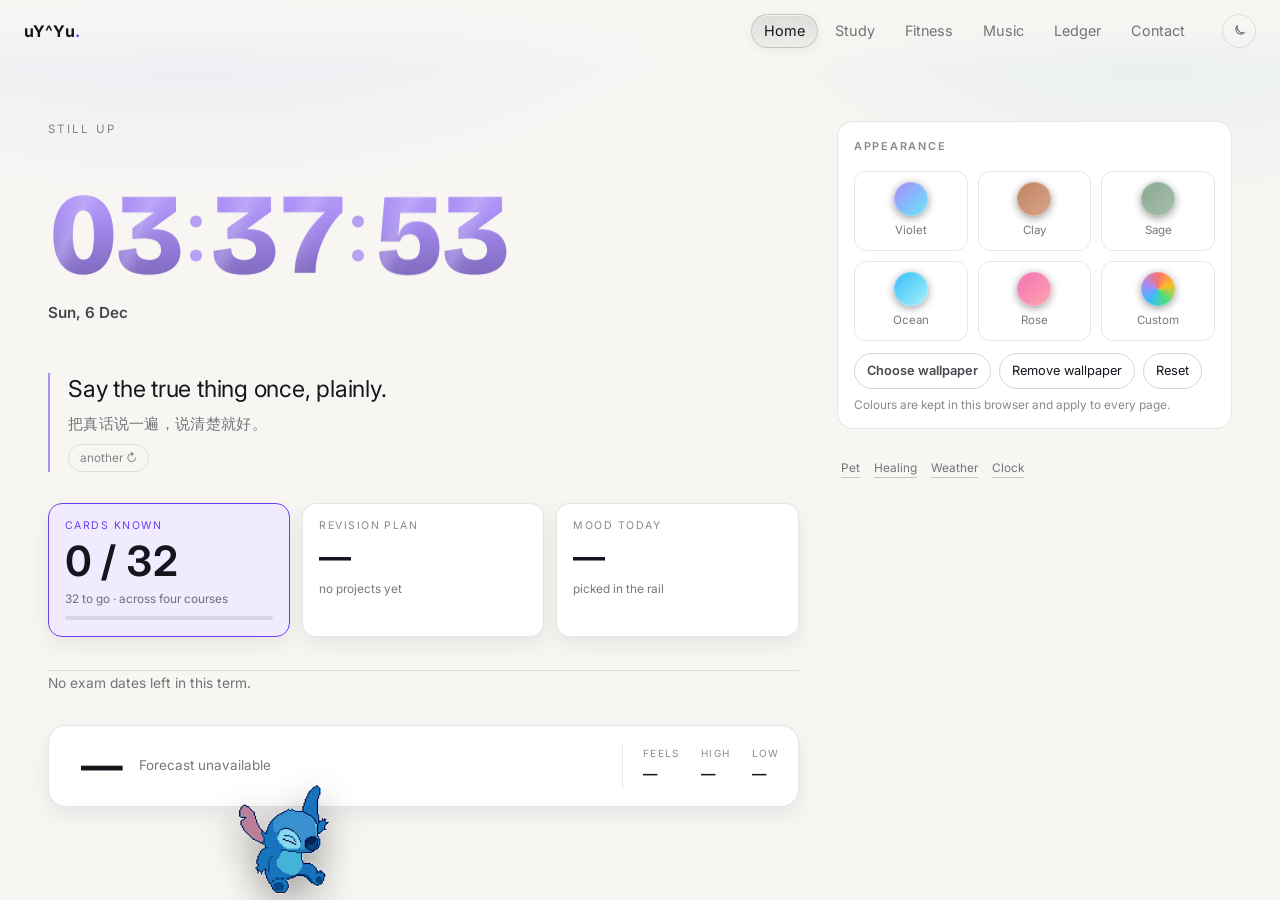
==== commit 9552ca76: "Home: the quiet row goes, and the sprite becomes the way to its page" ====
--- a/_nh.html
+++ b/_nh.html
@@ -11,7 +11,7 @@
 <link rel="preconnect" href="https://fonts.googleapis.com">
 <link rel="preconnect" href="https://fonts.gstatic.com" crossorigin>
 <link href="https://fonts.googleapis.com/css2?family=Inter:wght@400;500;600;700&family=Bricolage+Grotesque:wght@700;800&display=swap" rel="stylesheet">
-<link rel="stylesheet" href="style.css?v=147">
+<link rel="stylesheet" href="style.css?v=148">
 <script>try{localStorage.setItem('deskMode','light');}catch(e){}</script>
 <!-- clock ink: kept here as well, so a cached style.css cannot leave the
      seconds a different colour from the hours -->
@@ -1350,6 +1350,6 @@
 <script src="wallpaper-pick.js?v=132"></script>
 <script src="wallpaper-live.js?v=132"></script>
 <script src="fitness-plan.js?v=132"></script>
-<script src="pet.js?v=132"></script>
+<script src="pet.js?v=148"></script>
 </body>
 </html>
--- a/style.css
+++ b/style.css
@@ -2612,4 +2612,10 @@
 .mood__slot.is-ahead:hover,
 .mood__slot:disabled:hover {
   color: var(--muted-2); background: transparent; border-color: var(--line);
+}
+/* the sprite is clickable now: say so, without turning it into a button */
+.petcanvas { cursor: pointer; }
+.petcanvas:focus-visible {
+  outline: 2px solid color-mix(in srgb, var(--accent) 60%, transparent);
+  outline-offset: 4px; border-radius: 12px;
 }
